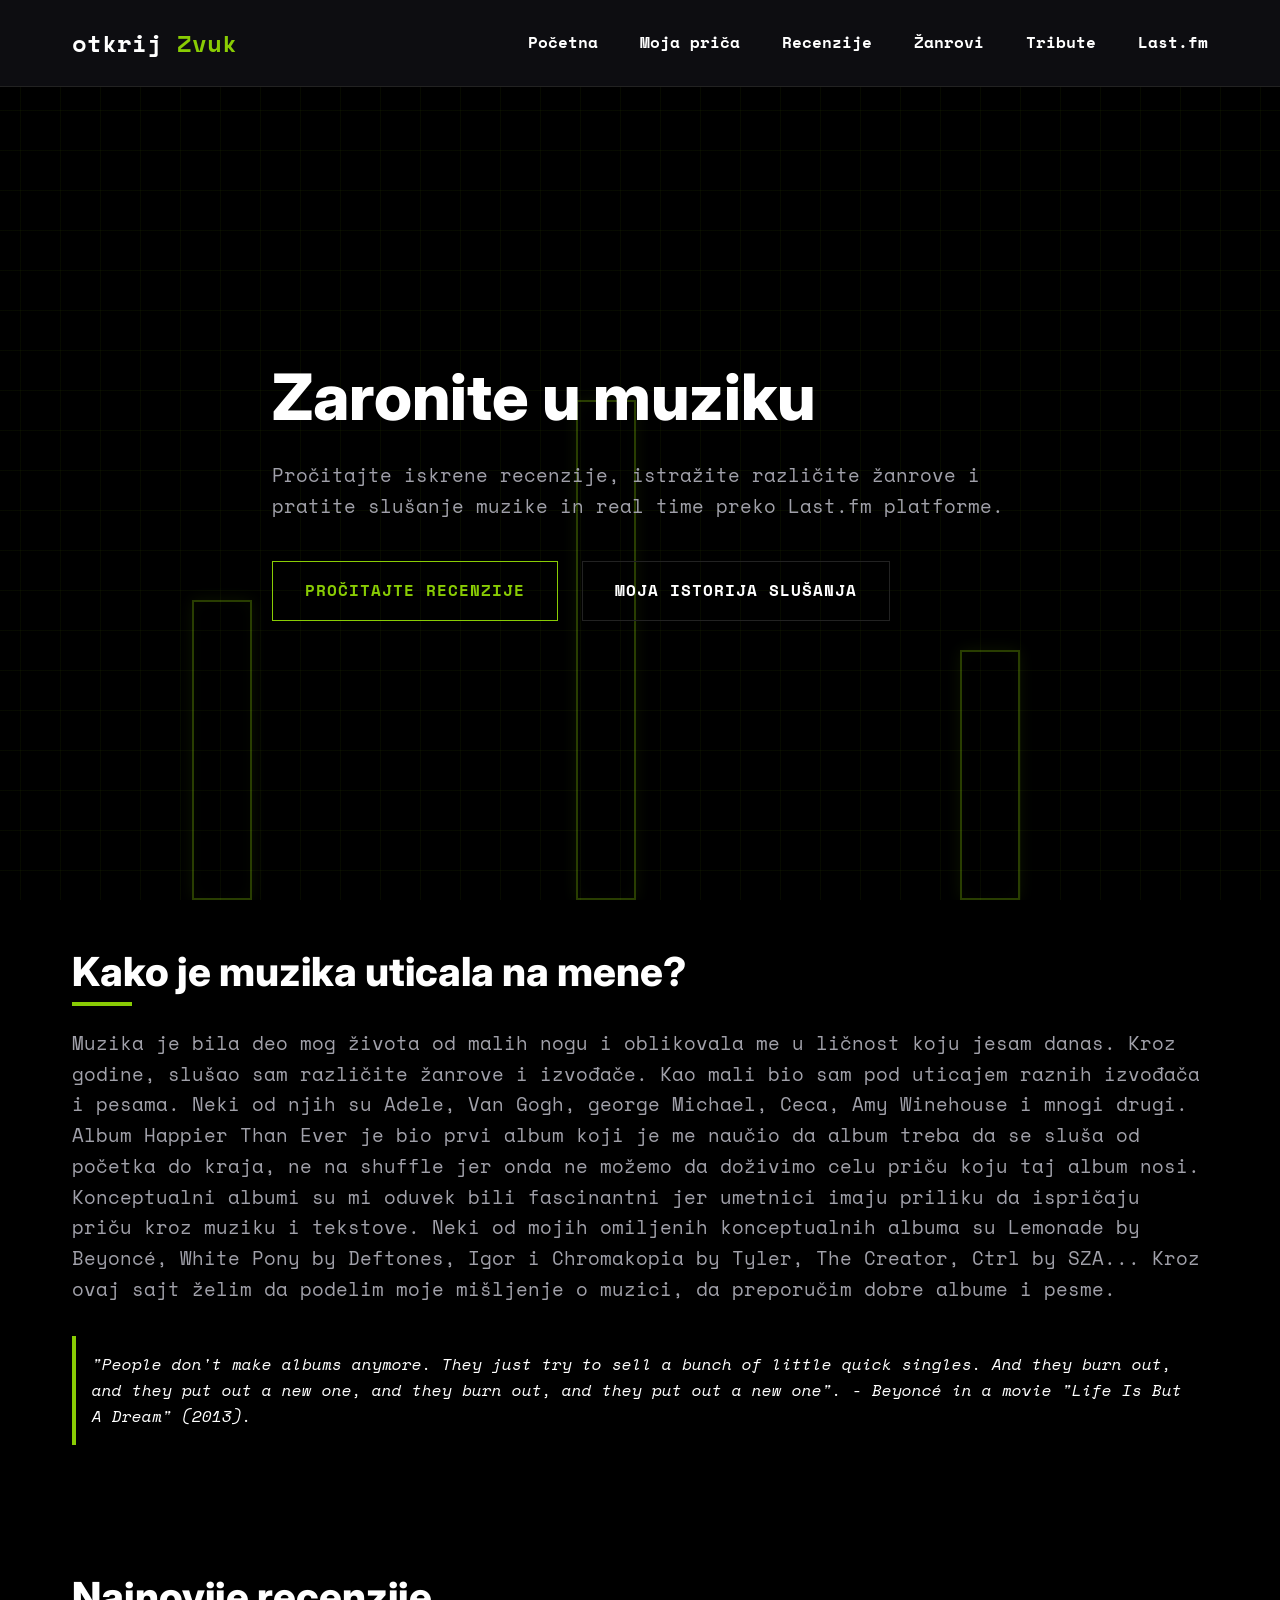
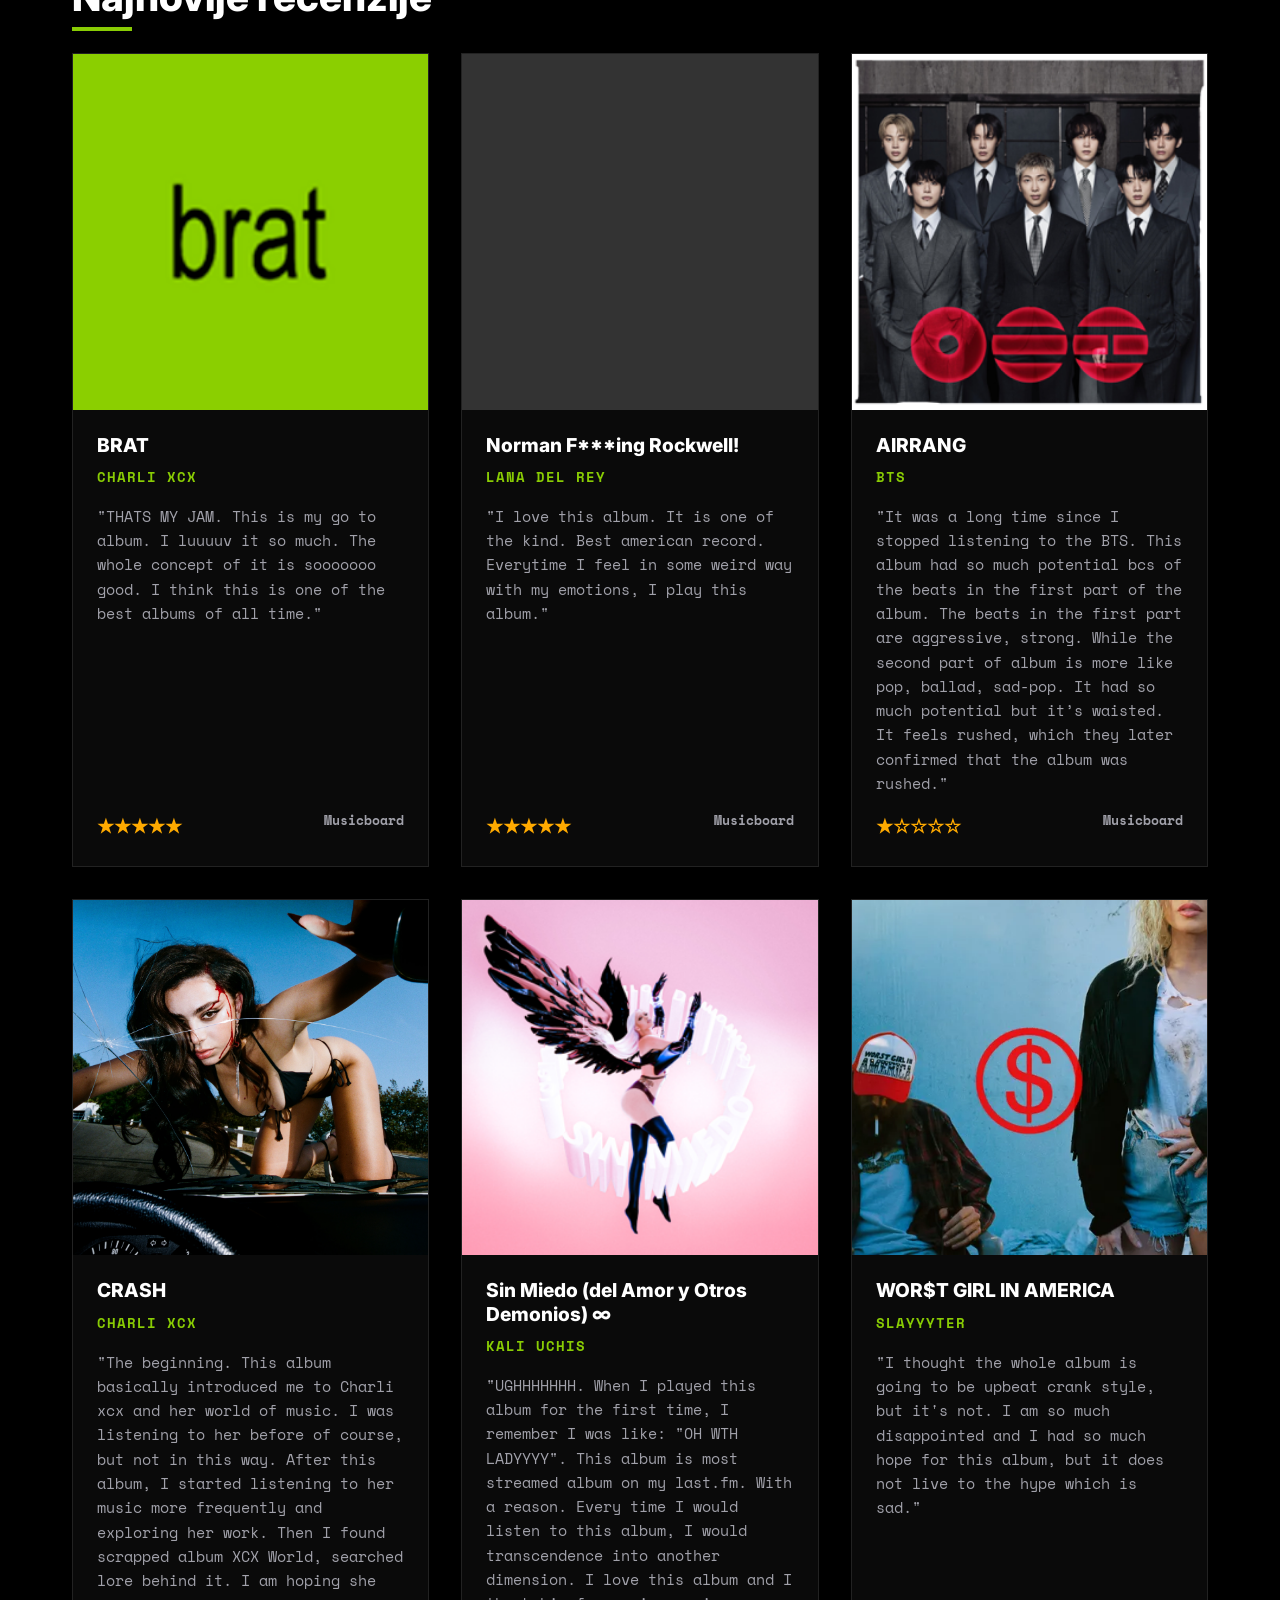
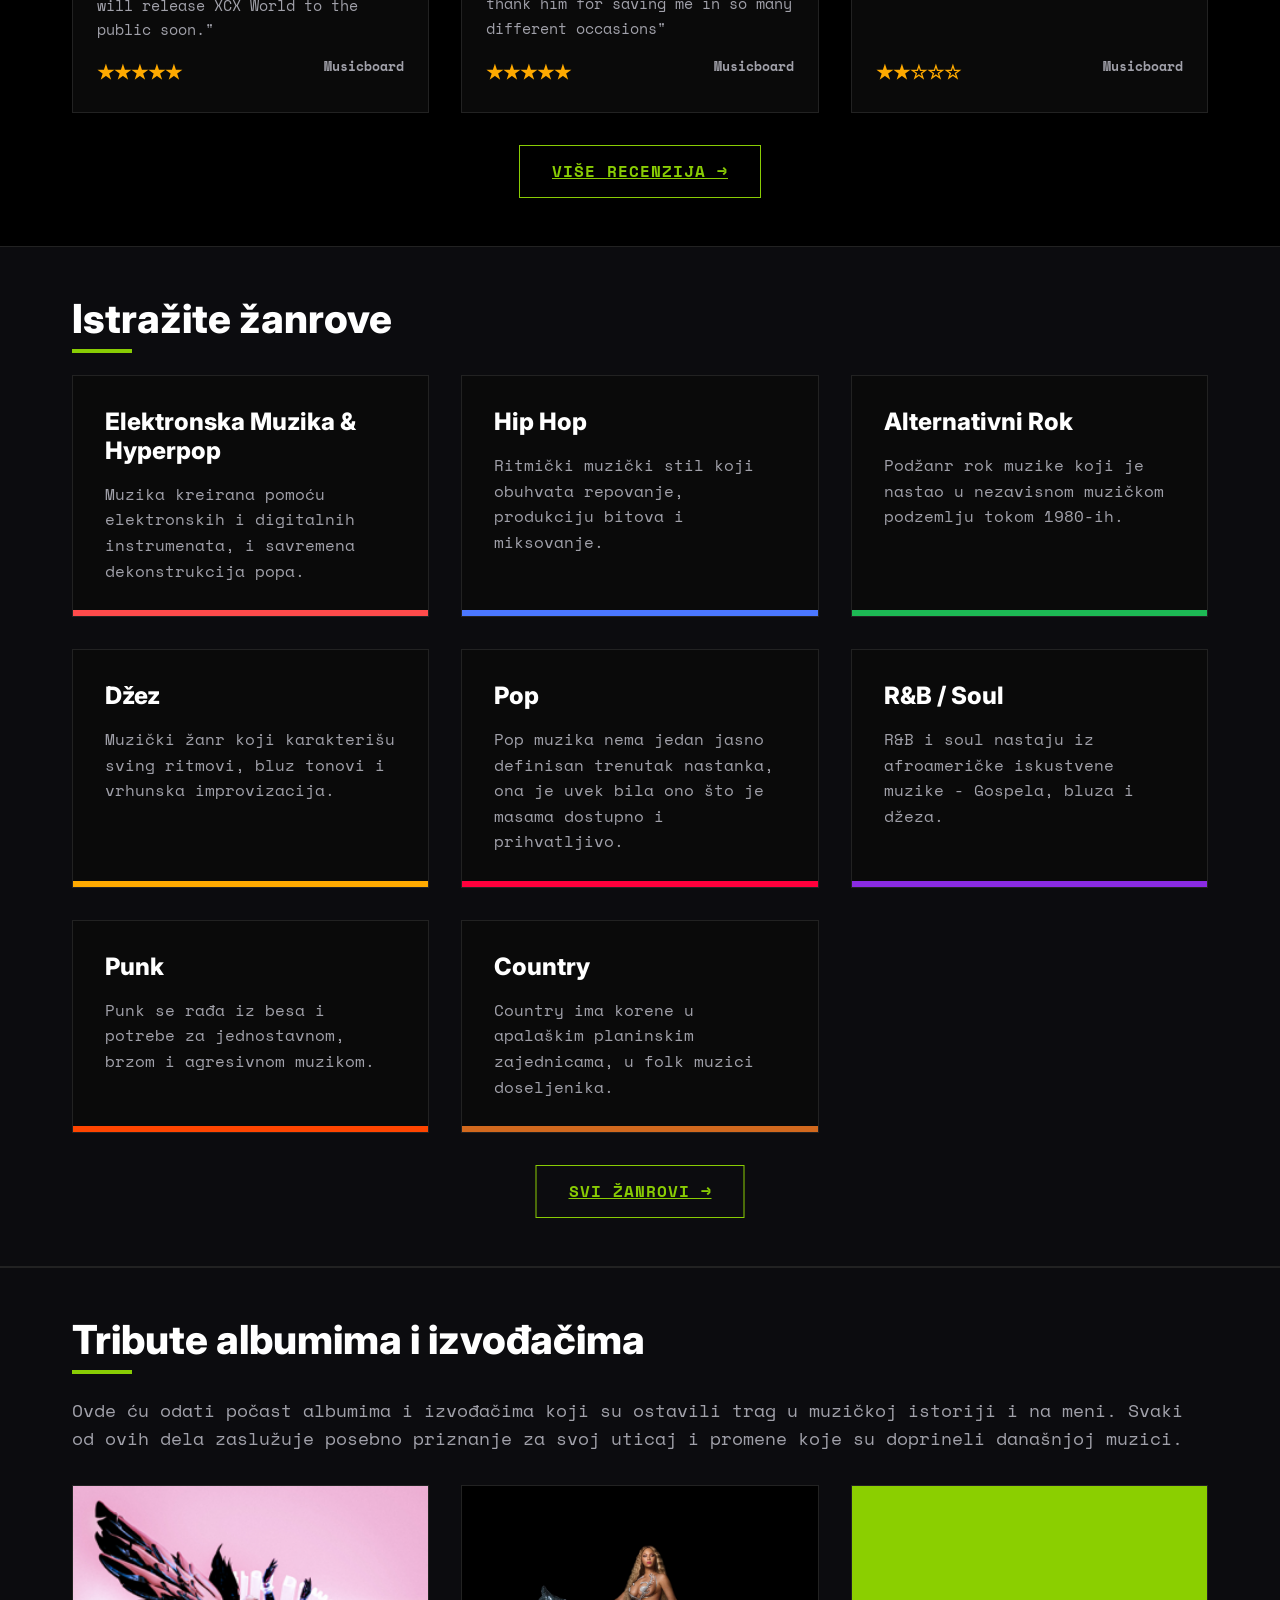
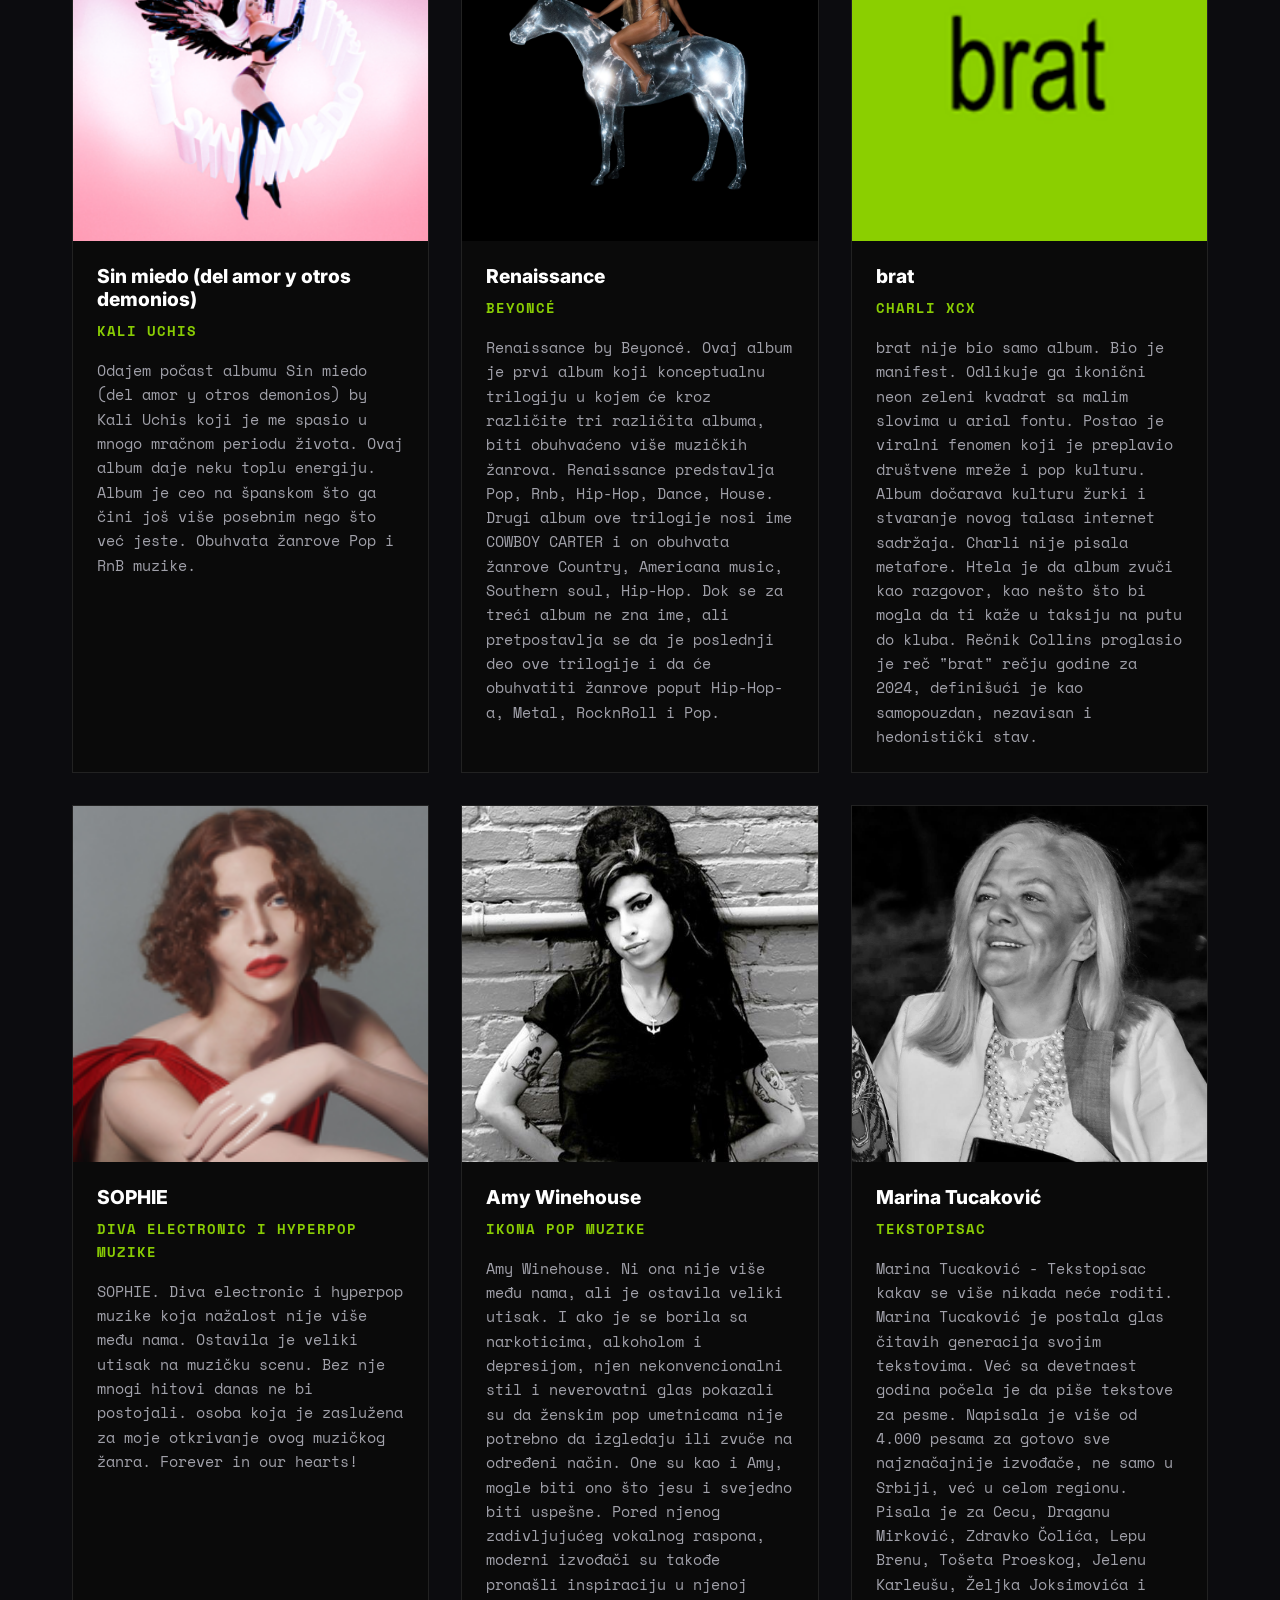
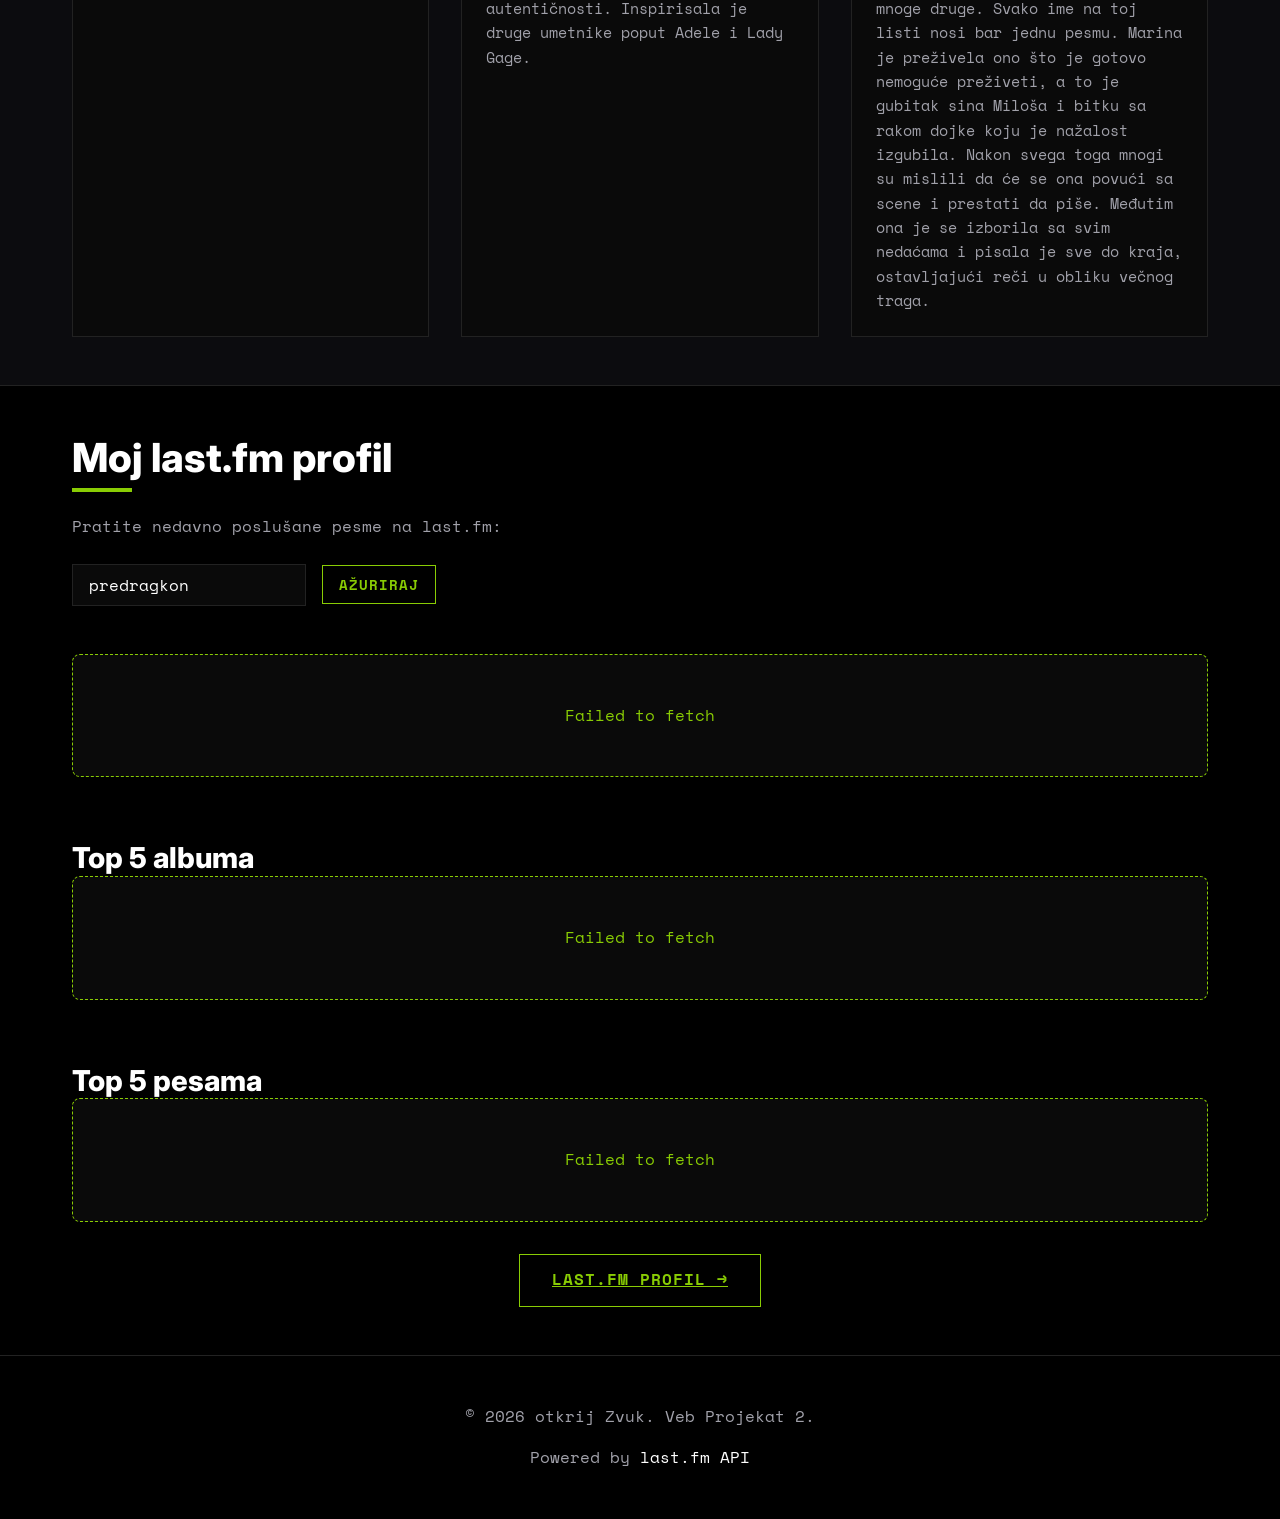
==== index.html @ ff262ca0 "1" ====
<!DOCTYPE html>
<html lang="sr">

<head>
    <meta charset="UTF-8">
    <meta name="viewport" content="width=device-width, initial-scale=1.0">
    <meta name="description"
        content="otkrij Zvuk - Saznajte sve o muzici, pročitajte recenzije, otkrijte žanrove i pratite šta slušam na Last.fm.">
    <title>otkrij Zvuk | Početna</title>
    <link rel="preconnect" href="https://fonts.googleapis.com">
    <link rel="preconnect" href="https://fonts.gstatic.com" crossorigin>
    <link href="https://fonts.googleapis.com/css2?family=Inter:wght@400;600;800&family=Playfair+Display:ital,wght@0,700;1,400&family=Space+Mono:ital,wght@0,400;0,700;1,400&display=swap" rel="stylesheet">
    <link rel="preload" href="./css/style.css" as="style">
    <link rel="stylesheet" href="./css/style.css">
    <style>
        html {
            scroll-behavior: smooth;
        }

        .centered-link {
            display: block;
            text-align: center;
            margin-top: 2rem;
            font-weight: bold;
            color: var(--primary);
            text-decoration: underline;
        }
    </style>
</head>

<body>
    <header class="navbar">
        <div class="container nav-content">
            <a href="index.html" class="logo">otkrij <span>Zvuk</span></a>
            <button class="hamburger" aria-label="Menu">
                <span></span>
                <span></span>
                <span></span>
            </button>
            <nav class="nav-links">
                <a href="#pocetna">Početna</a>
                <a href="#moja-prica">Moja priča</a>
                <a href="#recenzije">Recenzije</a>
                <a href="#zanrovi">Žanrovi</a>
                <a href="#tribute">Tribute</a>
                <a href="#lastfm">Last.fm</a>
            </nav>
        </div>
    </header>

    <main>
        <section id="pocetna" class="hero">
            <div class="container hero-content">
                <h1>Zaronite u muziku</h1>
                <p>Pročitajte iskrene recenzije, istražite različite žanrove i pratite slušanje muzike in real time
                    preko Last.fm platforme.</p>
                <div class="hero-actions">
                    <a href="#recenzije" class="btn btn-primary">Pročitajte recenzije</a>
                    <a href="#lastfm" class="btn btn-secondary">Moja istorija slušanja</a>
                </div>
            </div>
            <div class="shape shape-1"></div>
            <div class="shape shape-2"></div>
            <div class="shape shape-3"></div>
        </section>

        <section id="moja-prica" class="section">
            <div class="container">
                <h2 class="section-title">Kako je muzika uticala na mene?</h2>
                <p class="hero-desc">Muzika je bila deo mog života od malih nogu i oblikovala me u ličnost koju jesam
                    danas. Kroz godine, slušao sam različite žanrove i izvođače. Kao mali bio sam pod uticajem raznih
                    izvođača i pesama. Neki od njih su Adele, Van Gogh, george Michael, Ceca, Amy Winehouse i mnogi drugi.
                    Album Happier Than Ever je bio prvi album koji je me naučio da album treba da se sluša od početka do
                    kraja, ne na shuffle jer onda ne možemo da doživimo celu priču koju taj album nosi.
                    Konceptualni albumi su mi oduvek bili fascinantni jer umetnici imaju priliku da ispričaju priču kroz
                    muziku i tekstove. Neki od mojih omiljenih konceptualnih albuma su Lemonade by Beyoncé, White Pony
                    by Deftones, Igor i Chromakopia by Tyler, The Creator, Ctrl by SZA...
                    Kroz ovaj sajt želim da podelim moje mišljenje o muzici, da preporučim dobre albume i pesme.
                </p>
                <blockquote
                    style="font-style: italic; margin: 2rem 0; padding: 1rem; border-left: 4px solid var(--primary); background: var(--bg-secondary);">
                    "People don't make albums anymore. They just try to sell a bunch of little quick singles. And they
                    burn out, and they put out a new one, and they burn out, and they put out a new one". - Beyoncé in a
                    movie "Life Is But A Dream" (2013).
                </blockquote>
            </div>
        </section>

        <section id="recenzije" class="section">
            <div class="container">
                <h2 class="section-title">Najnovije recenzije</h2>
                <div class="reviews-grid" id="reviewsContainer">
                    <div class="loading-state">Učitavanje recenzija...</div>
                </div>
                <a href="reviews.html" class="centered-link">Više recenzija &rarr;</a>
            </div>
        </section>

        <section id="zanrovi" class="section section-alt">
            <div class="container">
                <h2 class="section-title">Istražite žanrove</h2>
                <div class="genres-grid" id="genresContainer">
                    <div class="loading-state">Učitavanje žanrova...</div>
                </div>
                <a href="genres.html" class="centered-link">Svi žanrovi &rarr;</a>
            </div>
        </section>

        <section id="tribute" class="section section-alt">
            <div class="container">
                <h2 class="section-title">Tribute albumima i izvođačima</h2>
                <p class="section-desc">Ovde ću odati počast albumima i izvođačima koji su ostavili trag u muzičkoj
                    istoriji i na meni. Svaki od ovih dela zaslužuje posebno priznanje za svoj uticaj i promene koje su
                    doprineli današnjoj muzici.</p>
                <div class="tribute-grid">
                    <div class="card">
                        <img src="./pics/sinmiedo.png" alt="Kali Uchis - Sin miedo (del amor y otros demonios)"
                            class="card-img" loading="lazy">
                        <div class="card-content">
                            <h3 class="card-title">Sin miedo (del amor y otros demonios)</h3>
                            <div class="card-subtitle">Kali Uchis</div>
                            <p class="card-desc">Odajem počast albumu Sin miedo (del amor y otros demonios) by Kali
                                Uchis koji je me spasio u mnogo mračnom periodu života. Ovaj album daje neku toplu
                                energiju. Album je ceo na španskom što ga čini još više posebnim nego što već jeste.
                                Obuhvata žanrove Pop i RnB muzike.</p>
                        </div>
                    </div>
                    <div class="card">
                        <img src="./pics/renaissance.webp" alt="Beyoncé - Renaissance" class="card-img" loading="lazy">
                        <div class="card-content">
                            <h3 class="card-title">Renaissance</h3>
                            <div class="card-subtitle">Beyoncé</div>
                            <p class="card-desc">Renaissance by Beyoncé. Ovaj album je prvi album koji konceptualnu
                                trilogiju u kojem će kroz različite tri različita albuma, biti obuhvaćeno više muzičkih
                                žanrova. Renaissance predstavlja Pop, Rnb, Hip-Hop, Dance, House. Drugi album ove
                                trilogije nosi ime COWBOY CARTER i on obuhvata žanrove Country, Americana music,
                                Southern soul, Hip-Hop. Dok se za treći album ne zna ime, ali pretpostavlja se da je
                                poslednji deo ove trilogije i da će obuhvatiti žanrove poput Hip-Hop-a, Metal, RocknRoll
                                i Pop.</p>
                        </div>
                    </div>
                    <div class="card">
                        <img src="./pics/brat.png" alt="Charli XCX - brat" class="card-img" loading="lazy">
                        <div class="card-content">
                            <h3 class="card-title">brat</h3>
                            <div class="card-subtitle">Charli xcx</div>
                            <p class="card-desc">brat nije bio samo album. Bio je manifest. Odlikuje ga ikonični neon
                                zeleni kvadrat sa malim slovima u arial fontu. Postao je viralni fenomen koji je
                                preplavio društvene mreže i pop kulturu. Album dočarava kulturu žurki i stvaranje novog
                                talasa internet sadržaja. Charli nije pisala metafore. Htela je da album zvuči kao
                                razgovor, kao nešto što bi mogla da ti kaže u taksiju na putu do kluba. Rečnik Collins
                                proglasio je reč "brat" rečju godine za 2024, definišući je kao samopouzdan, nezavisan i
                                hedonistički stav.</p>
                        </div>
                    </div>
                    <div class="card">
                        <img src="./pics/sophie.png" alt="SOPHIE" class="card-img" loading="lazy">
                        <div class="card-content">
                            <h3 class="card-title">SOPHIE</h3>
                            <div class="card-subtitle">Diva electronic i hyperpop muzike</div>
                            <p class="card-desc">SOPHIE. Diva electronic i hyperpop muzike koja nažalost nije više među
                                nama. Ostavila je veliki utisak na muzičku scenu. Bez nje mnogi hitovi danas ne bi
                                postojali. osoba koja je zaslužena za moje otkrivanje ovog muzičkog žanra. Forever in
                                our hearts!</p>
                        </div>
                    </div>
                    <div class="card">
                        <img src="./pics/amy.jpg" alt="Amy Winehouse" class="card-img" loading="lazy"
                            style="object-position: top;">
                        <div class="card-content">
                            <h3 class="card-title">Amy Winehouse</h3>
                            <div class="card-subtitle">Ikona pop muzike</div>
                            <p class="card-desc">Amy Winehouse. Ni ona nije više među nama, ali je ostavila veliki
                                utisak. I ako je se borila sa narkoticima, alkoholom i depresijom, njen nekonvencionalni
                                stil i neverovatni glas pokazali su da ženskim pop umetnicama nije potrebno da izgledaju
                                ili zvuče na određeni način. One su kao i Amy, mogle biti ono što jesu i svejedno biti
                                uspešne. Pored njenog zadivljujućeg vokalnog raspona, moderni izvođači su takođe
                                pronašli inspiraciju u njenoj autentičnosti. Inspirisala je druge umetnike poput Adele i
                                Lady Gage.</p>
                        </div>
                    </div>
                    <div class="card">
                        <img src="./pics/marina.jpg" alt="Marina Tucaković" class="card-img" loading="lazy"
                            style="object-position: top;">
                        <div class="card-content">
                            <h3 class="card-title">Marina Tucaković</h3>
                            <div class="card-subtitle">Tekstopisac</div>
                            <p class="card-desc">Marina Tucaković - Tekstopisac kakav se više nikada neće roditi. Marina
                                Tucaković je postala glas čitavih generacija svojim tekstovima. Već sa devetnaest godina
                                počela je da piše tekstove za pesme. Napisala je više od 4.000 pesama za gotovo sve
                                najznačajnije izvođače, ne samo u Srbiji, već u celom regionu. Pisala je za Cecu,
                                Draganu Mirković, Zdravko Čolića, Lepu Brenu, Tošeta Proeskog, Jelenu Karleušu, Željka
                                Joksimovića i mnoge druge. Svako ime na toj listi nosi bar jednu pesmu. Marina je
                                preživela ono što je gotovo nemoguće preživeti, a to je gubitak sina Miloša i bitku sa
                                rakom dojke koju je nažalost izgubila. Nakon svega toga mnogi su mislili da će se ona
                                povući sa scene i prestati da piše. Međutim ona je se izborila sa svim nedaćama i pisala
                                je sve do kraja, ostavljajući reči u obliku večnog traga.</p>
                        </div>
                    </div>
                </div>
            </div>
        </section>

        <section id="lastfm" class="section">
            <div class="container">
                <div class="lastfm-header">
                    <h2 class="section-title">Moj last.fm profil</h2>
                    <p class="lastfm-subtitle">Pratite nedavno poslušane pesme na last.fm: </p>

                    <div class="username-picker">
                        <input type="text" id="lastfmUser" value="predragkon" placeholder="Unesite Last.fm Ime">
                        <button id="updateUserBtn" class="btn btn-primary btn-sm">Ažuriraj</button>
                    </div>
                </div>

                <div class="recent-tracks-list" id="lastfmContainer">
                    <div class="loading-state">Učitavanje nedavnih pesama...</div>
                </div>

                <h3 class="section-title" style="font-size: 1.8rem; margin-top: 4rem;">Top 5 albuma</h3>
                <div class="lastfm-grid" id="lastfmTopAlbums">
                    <div class="loading-state">Učitavanje top albuma...</div>
                </div>

                <h3 class="section-title" style="font-size: 1.8rem; margin-top: 4rem;">Top 5 pesama</h3>
                <div class="lastfm-grid" id="lastfmTopTracks">
                    <div class="loading-state">Učitavanje top pesama...</div>
                </div>

                <a href="lastfm.html" class="centered-link">last.fm profil &rarr;</a>
            </div>
        </section>
    </main>

    <footer class="footer">
        <div class="container footer-content">
            <p>&copy; 2026 otkrij Zvuk. Veb Projekat 2.</p>
            <p>Powered by <a href="https://www.last.fm" target="_blank">last.fm API</a></p>
        </div>
    </footer>


    <script src="./js/app.js?v=2" defer></script>
</body>

</html>
---- css/style.css ----
:root {
    --bg-dark: #000000;
    --surface: #0a0a0a;
    --surface-hover: #141414;
    --primary: #89CC04;
    --secondary: #2E8B57; /* darker matrix green */
    --third: #0a0a0a;
    --text-primary: #ffffff;
    --text-secondary: #a1a1aa;
    --border: #222222;
}

* {
    margin: 0;
    padding: 0;
    box-sizing: border-box;
    font-family: 'Space Mono', monospace;
}

body {
    background-color: var(--bg-dark);
    color: var(--text-primary);
    line-height: 1.6;
    overflow-x: hidden;
}

.container {
    max-width: 1200px;
    margin: 0 auto;
    padding: 0 2rem;
}

/* Typography */
h1, h2, h3, h4 {
    font-family: 'Inter', sans-serif;
    font-weight: 800;
    line-height: 1.2;
}

h1 {
    font-size: 4rem;
    margin-bottom: 1.5rem;
}

h2.section-title {
    font-size: 2.5rem;
    margin-bottom: 2rem;
    position: relative;
    display: inline-block;
}

h2.section-title::after {
    content: '';
    position: absolute;
    bottom: -10px;
    left: 0;
    width: 60px;
    height: 4px;
    background-color: var(--primary);
}

a {
    color: var(--text-primary);
    text-decoration: none;
    transition: color 0.3s ease;
}

/* Buttons */
.btn {
    display: inline-block;
    padding: 1rem 2rem;
    border-radius: 0; /* Sharp edges for terminal look */
    font-weight: 600;
    cursor: pointer;
    transition: all 0.3s ease;
    border: 1px solid var(--primary);
    font-size: 1rem;
    text-transform: uppercase;
    letter-spacing: 1px;
}

.btn:hover {
    transform: translateY(-2px);
    box-shadow: 0 0 15px rgba(137,204,4,0.4);
    background-color: var(--primary);
    color: var(--bg-dark);
}

.btn-primary {
    background-color: transparent;
    color: var(--primary);
}

.btn-secondary {
    background-color: transparent;
    color: var(--text-primary);
    border: 1px solid var(--border);
}

.btn-secondary:hover {
    border-color: var(--text-primary);
    background-color: transparent;
    color: var(--text-primary);
    box-shadow: 0 0 15px rgba(255,255,255,0.2);
}

.btn-sm {
    padding: 0.5rem 1rem;
    font-size: 0.9rem;
}

/* Navbar */
.navbar {
    position: fixed;
    top: 0;
    left: 0;
    width: 100%;
    background-color: rgba(15, 15, 19, 0.9);
    backdrop-filter: blur(10px);
    border-bottom: 1px solid var(--border);
    z-index: 1000;
    padding: 1.5rem 0;
}

.nav-content {
    display: flex;
    justify-content: space-between;
    align-items: center;
}

.logo {
    font-size: 1.5rem;
    font-weight: 800;
}

.logo span {
    color: var(--primary);
}

.nav-links a {
    margin-left: 2rem;
    font-weight: 600;
}

.nav-links a:hover {
    color: var(--primary);
}

/* Hamburger Menu Button */
.hamburger {
    display: none;
    flex-direction: column;
    justify-content: space-around;
    width: 2rem;
    height: 2rem;
    background: transparent;
    border: none;
    cursor: pointer;
    padding: 0;
    z-index: 1010;
}

.hamburger span {
    width: 2rem;
    height: 0.25rem;
    background: var(--text-primary);
    border-radius: 10px;
    transition: all 0.3s linear;
    position: relative;
    transform-origin: 1px;
}

/* Hero Section */
.hero {
    min-height: 100vh;
    display: flex;
    align-items: center;
    position: relative;
    padding-top: 80px;
    overflow: hidden;
    background-color: var(--bg-dark);
    background-image: 
        linear-gradient(rgba(137, 204, 4, 0.05) 1px, transparent 1px),
        linear-gradient(90deg, rgba(137, 204, 4, 0.05) 1px, transparent 1px);
    background-size: 40px 40px;
    background-position: center center;
}

.hero-content {
    max-width: 800px;
    position: relative;
    z-index: 10;
}

.hero-content p {
    font-size: 1.2rem;
    color: var(--text-secondary);
    margin-bottom: 2.5rem;
}

.hero-desc {
    font-size: 1.2rem;
    color: var(--text-secondary);
    margin-bottom: 2rem;
    line-height: 1.6;
}

.hero-actions {
    display: flex;
    gap: 1.5rem;
}

/* Matrix Equalizer Shapes Decoration */
.shape {
    position: absolute;
    bottom: 0;
    width: 60px;
    background-color: transparent;
    border: 2px solid var(--primary);
    box-shadow: 0 0 15px rgba(137, 204, 4, 0.3), inset 0 0 15px rgba(137, 204, 4, 0.1);
    z-index: 1;
    opacity: 0.3;
    animation: equalizer 1s infinite alternate ease-in-out;
    transform-origin: bottom;
}

.shape-1 { left: 15%; height: 300px; animation-duration: 0.8s; animation-delay: 0.1s;}
.shape-2 { left: 45%; height: 500px; animation-duration: 1.2s; animation-delay: 0.5s; }
.shape-3 { left: 75%; height: 250px; animation-duration: 0.9s; animation-delay: 0.2s;}

@keyframes equalizer {
    0% { transform: scaleY(0.4); }
    100% { transform: scaleY(1.1); }
}

/* Centered Link */
.centered-link {
    display: inline-flex;
    align-items: center;
    margin-top: 2rem;
    padding: 0.8rem 2rem;
    font-weight: 600;
    color: var(--primary);
    text-decoration: none;
    border: 1px solid var(--primary);
    border-radius: 0;
    transition: all 0.3s ease;
    justify-content: center;
    width: max-content;
    position: relative;
    left: 50%;
    transform: translateX(-50%);
    text-transform: uppercase;
    letter-spacing: 1px;
}

.centered-link:hover {
    background-color: var(--primary);
    color: var(--bg-dark);
    transform: translate(-50%, -2px);
    box-shadow: 0 0 15px rgba(137, 204, 4, 0.4);
}

/* Sections */
.section {
    padding: 3rem 0;
    scroll-margin-top: 90px;
}

.section-alt {
    background-color: rgba(30, 30, 38, 0.4);
    border-top: 1px solid var(--border);
    border-bottom: 1px solid var(--border);
}

/* Layout Grids */
.reviews-grid, .genres-grid, .tribute-grid {
    display: grid;
    grid-template-columns: repeat(auto-fill, minmax(280px, 1fr));
    gap: 2rem;
}

.lastfm-grid {
    display: grid;
    grid-template-columns: repeat(auto-fill, minmax(200px, 1fr));
    gap: 1.5rem;
}

.recent-tracks-list {
    display: flex;
    flex-direction: column;
    gap: 1rem;
}

/* Cards */
.card {
    background-color: var(--surface);
    border-radius: 0;
    overflow: hidden;
    transition: transform 0.3s ease, border-color 0.3s ease, box-shadow 0.3s ease;
    border: 1px solid var(--border);
    display: flex;
    flex-direction: column;
}

.card:hover {
    transform: translateY(-8px);
    background-color: var(--surface-hover);
    border-color: var(--primary);
    box-shadow: 0 0 20px rgba(137,204,4,0.15);
}

.card-img {
    width: 100%;
    aspect-ratio: 1/1;
    object-fit: cover;
    background-color: #333; /* Placeholder for solid color */
}

.card-content {
    padding: 1.5rem;
    flex: 1;
    display: flex;
    flex-direction: column;
}

.card-title {
    font-size: 1.2rem;
    margin-bottom: 0.5rem;
}

.card-subtitle {
    color: var(--primary);
    font-weight: 600;
    font-size: 0.9rem;
    margin-bottom: 1rem;
    text-transform: uppercase;
    letter-spacing: 1px;
}

.card-desc {
    color: var(--text-secondary);
    font-size: 0.95rem;
}

.card-rating {
    margin-top: auto;
    padding-top: 1rem;
    color: #ffaa00; /* Star color */
    font-weight: bold;
}

/* Genre Cards Specific */
.genre-card {
    padding: 2rem;
    position: relative;
    overflow: hidden;
    height: 100%;
}

.genre-title {
    font-size: 1.5rem;
    margin-bottom: 1rem;
    position: relative;
    z-index: 2;
}

.genre-desc {
    color: var(--text-secondary);
    position: relative;
    z-index: 2;
}

/* Solid line decoration instead of gradient */
.genre-decoration {
    position: absolute;
    bottom: 0;
    left: 0;
    width: 100%;
    height: 6px;
}

/* Last.fm specific */
.lastfm-header {
    display: flex;
    flex-direction: column;
    margin-bottom: 3rem;
}
.lastfm-subtitle {
    color: var(--text-secondary);
    margin-bottom: 1.5rem;
}

.section-desc {
    color: var(--text-secondary);
    margin-bottom: 2rem;
    font-size: 1.1rem;
    line-height: 1.6;
}
.username-picker {
    display: flex;
    gap: 1rem;
    align-items: center;
}
.username-picker input {
    background-color: var(--surface);
    border: 1px solid var(--border);
    color: var(--text-primary);
    padding: 0.5rem 1rem;
    border-radius: 0;
    font-size: 1rem;
    outline: none;
    transition: border-color 0.3s ease, box-shadow 0.3s ease;
}
.username-picker input:focus {
    border-color: var(--primary);
    box-shadow: 0 0 10px rgba(137,204,4,0.2);
}

.track-item {
    display: flex;
    align-items: center;
    background-color: var(--surface);
    padding: 1rem;
    border-radius: 0;
    border: 1px solid var(--border);
    transition: background-color 0.2s ease, transform 0.2s ease, border-left-color 0.2s ease;
}

.track-item:hover {
    background-color: var(--surface-hover);
    border-left: 4px solid var(--primary);
    transform: translateX(4px);
}

.track-img {
    width: 60px;
    height: 60px;
    border-radius: 0;
    margin-right: 1rem;
    background-color: #333;
    object-fit: cover;
}

.track-info {
    flex: 1;
}

.track-name {
    font-weight: 600;
    margin-bottom: 0.25rem;
}

.track-artist {
    color: var(--text-secondary);
    font-size: 0.9rem;
}

.track-time {
    font-size: 0.8rem;
    color: var(--secondary);
    margin-top: 0.25rem;
}

.loading-state, .error-state {
    grid-column: 1 / -1;
    text-align: center;
    padding: 3rem;
    color: var(--text-secondary);
    background-color: var(--surface);
    border-radius: 8px;
    border: 1px dashed var(--border);
}

.error-state {
    color: var(--primary);
    border-color: var(--primary);
}

/* Footer */
.footer {
    background-color: var(--bg-dark);
    padding: 3rem 0;
    border-top: 1px solid var(--border);
    text-align: center;
}

.footer-content {
    display: flex;
    flex-direction: column;
    align-items: center;
    gap: 1rem;
}

.footer-content p {
    color: var(--text-secondary);
}

/* Responsive */
@media (max-width: 768px) {
    h1 {
        font-size: 2.5rem;
    }
    .hero-actions {
        flex-direction: column;
    }
    .hamburger {
        display: flex;
    }
    .nav-links {
        display: flex;
        flex-direction: column;
        justify-content: center;
        align-items: center;
        background: rgba(15, 15, 19, 0.98);
        position: absolute;
        top: 0;
        left: -100%;
        width: 100%;
        height: 100vh;
        transition: left 0.3s ease;
        z-index: 1005;
    }
    .nav-links.active {
        left: 0;
    }
    .nav-links a {
        margin: 1.5rem 0;
        font-size: 1.5rem;
    }
    .hamburger.active span:first-child {
        transform: rotate(45deg);
    }
    .hamburger.active span:nth-child(2) {
        opacity: 0;
    }
    .hamburger.active span:nth-child(3) {
        transform: rotate(-45deg);
    }
}
---- css/style.css ----
:root {
    --bg-dark: #000000;
    --surface: #0a0a0a;
    --surface-hover: #141414;
    --primary: #89CC04;
    --secondary: #2E8B57; /* darker matrix green */
    --third: #0a0a0a;
    --text-primary: #ffffff;
    --text-secondary: #a1a1aa;
    --border: #222222;
}

* {
    margin: 0;
    padding: 0;
    box-sizing: border-box;
    font-family: 'Space Mono', monospace;
}

body {
    background-color: var(--bg-dark);
    color: var(--text-primary);
    line-height: 1.6;
    overflow-x: hidden;
}

.container {
    max-width: 1200px;
    margin: 0 auto;
    padding: 0 2rem;
}

/* Typography */
h1, h2, h3, h4 {
    font-family: 'Inter', sans-serif;
    font-weight: 800;
    line-height: 1.2;
}

h1 {
    font-size: 4rem;
    margin-bottom: 1.5rem;
}

h2.section-title {
    font-size: 2.5rem;
    margin-bottom: 2rem;
    position: relative;
    display: inline-block;
}

h2.section-title::after {
    content: '';
    position: absolute;
    bottom: -10px;
    left: 0;
    width: 60px;
    height: 4px;
    background-color: var(--primary);
}

a {
    color: var(--text-primary);
    text-decoration: none;
    transition: color 0.3s ease;
}

/* Buttons */
.btn {
    display: inline-block;
    padding: 1rem 2rem;
    border-radius: 0; /* Sharp edges for terminal look */
    font-weight: 600;
    cursor: pointer;
    transition: all 0.3s ease;
    border: 1px solid var(--primary);
    font-size: 1rem;
    text-transform: uppercase;
    letter-spacing: 1px;
}

.btn:hover {
    transform: translateY(-2px);
    box-shadow: 0 0 15px rgba(137,204,4,0.4);
    background-color: var(--primary);
    color: var(--bg-dark);
}

.btn-primary {
    background-color: transparent;
    color: var(--primary);
}

.btn-secondary {
    background-color: transparent;
    color: var(--text-primary);
    border: 1px solid var(--border);
}

.btn-secondary:hover {
    border-color: var(--text-primary);
    background-color: transparent;
    color: var(--text-primary);
    box-shadow: 0 0 15px rgba(255,255,255,0.2);
}

.btn-sm {
    padding: 0.5rem 1rem;
    font-size: 0.9rem;
}

/* Navbar */
.navbar {
    position: fixed;
    top: 0;
    left: 0;
    width: 100%;
    background-color: rgba(15, 15, 19, 0.9);
    backdrop-filter: blur(10px);
    border-bottom: 1px solid var(--border);
    z-index: 1000;
    padding: 1.5rem 0;
}

.nav-content {
    display: flex;
    justify-content: space-between;
    align-items: center;
}

.logo {
    font-size: 1.5rem;
    font-weight: 800;
}

.logo span {
    color: var(--primary);
}

.nav-links a {
    margin-left: 2rem;
    font-weight: 600;
}

.nav-links a:hover {
    color: var(--primary);
}

/* Hamburger Menu Button */
.hamburger {
    display: none;
    flex-direction: column;
    justify-content: space-around;
    width: 2rem;
    height: 2rem;
    background: transparent;
    border: none;
    cursor: pointer;
    padding: 0;
    z-index: 1010;
}

.hamburger span {
    width: 2rem;
    height: 0.25rem;
    background: var(--text-primary);
    border-radius: 10px;
    transition: all 0.3s linear;
    position: relative;
    transform-origin: 1px;
}

/* Hero Section */
.hero {
    min-height: 100vh;
    display: flex;
    align-items: center;
    position: relative;
    padding-top: 80px;
    overflow: hidden;
    background-color: var(--bg-dark);
    background-image: 
        linear-gradient(rgba(137, 204, 4, 0.05) 1px, transparent 1px),
        linear-gradient(90deg, rgba(137, 204, 4, 0.05) 1px, transparent 1px);
    background-size: 40px 40px;
    background-position: center center;
}

.hero-content {
    max-width: 800px;
    position: relative;
    z-index: 10;
}

.hero-content p {
    font-size: 1.2rem;
    color: var(--text-secondary);
    margin-bottom: 2.5rem;
}

.hero-desc {
    font-size: 1.2rem;
    color: var(--text-secondary);
    margin-bottom: 2rem;
    line-height: 1.6;
}

.hero-actions {
    display: flex;
    gap: 1.5rem;
}

/* Matrix Equalizer Shapes Decoration */
.shape {
    position: absolute;
    bottom: 0;
    width: 60px;
    background-color: transparent;
    border: 2px solid var(--primary);
    box-shadow: 0 0 15px rgba(137, 204, 4, 0.3), inset 0 0 15px rgba(137, 204, 4, 0.1);
    z-index: 1;
    opacity: 0.3;
    animation: equalizer 1s infinite alternate ease-in-out;
    transform-origin: bottom;
}

.shape-1 { left: 15%; height: 300px; animation-duration: 0.8s; animation-delay: 0.1s;}
.shape-2 { left: 45%; height: 500px; animation-duration: 1.2s; animation-delay: 0.5s; }
.shape-3 { left: 75%; height: 250px; animation-duration: 0.9s; animation-delay: 0.2s;}

@keyframes equalizer {
    0% { transform: scaleY(0.4); }
    100% { transform: scaleY(1.1); }
}

/* Centered Link */
.centered-link {
    display: inline-flex;
    align-items: center;
    margin-top: 2rem;
    padding: 0.8rem 2rem;
    font-weight: 600;
    color: var(--primary);
    text-decoration: none;
    border: 1px solid var(--primary);
    border-radius: 0;
    transition: all 0.3s ease;
    justify-content: center;
    width: max-content;
    position: relative;
    left: 50%;
    transform: translateX(-50%);
    text-transform: uppercase;
    letter-spacing: 1px;
}

.centered-link:hover {
    background-color: var(--primary);
    color: var(--bg-dark);
    transform: translate(-50%, -2px);
    box-shadow: 0 0 15px rgba(137, 204, 4, 0.4);
}

/* Sections */
.section {
    padding: 3rem 0;
    scroll-margin-top: 90px;
}

.section-alt {
    background-color: rgba(30, 30, 38, 0.4);
    border-top: 1px solid var(--border);
    border-bottom: 1px solid var(--border);
}

/* Layout Grids */
.reviews-grid, .genres-grid, .tribute-grid {
    display: grid;
    grid-template-columns: repeat(auto-fill, minmax(280px, 1fr));
    gap: 2rem;
}

.lastfm-grid {
    display: grid;
    grid-template-columns: repeat(auto-fill, minmax(200px, 1fr));
    gap: 1.5rem;
}

.recent-tracks-list {
    display: flex;
    flex-direction: column;
    gap: 1rem;
}

/* Cards */
.card {
    background-color: var(--surface);
    border-radius: 0;
    overflow: hidden;
    transition: transform 0.3s ease, border-color 0.3s ease, box-shadow 0.3s ease;
    border: 1px solid var(--border);
    display: flex;
    flex-direction: column;
}

.card:hover {
    transform: translateY(-8px);
    background-color: var(--surface-hover);
    border-color: var(--primary);
    box-shadow: 0 0 20px rgba(137,204,4,0.15);
}

.card-img {
    width: 100%;
    aspect-ratio: 1/1;
    object-fit: cover;
    background-color: #333; /* Placeholder for solid color */
}

.card-content {
    padding: 1.5rem;
    flex: 1;
    display: flex;
    flex-direction: column;
}

.card-title {
    font-size: 1.2rem;
    margin-bottom: 0.5rem;
}

.card-subtitle {
    color: var(--primary);
    font-weight: 600;
    font-size: 0.9rem;
    margin-bottom: 1rem;
    text-transform: uppercase;
    letter-spacing: 1px;
}

.card-desc {
    color: var(--text-secondary);
    font-size: 0.95rem;
}

.card-rating {
    margin-top: auto;
    padding-top: 1rem;
    color: #ffaa00; /* Star color */
    font-weight: bold;
}

/* Genre Cards Specific */
.genre-card {
    padding: 2rem;
    position: relative;
    overflow: hidden;
    height: 100%;
}

.genre-title {
    font-size: 1.5rem;
    margin-bottom: 1rem;
    position: relative;
    z-index: 2;
}

.genre-desc {
    color: var(--text-secondary);
    position: relative;
    z-index: 2;
}

/* Solid line decoration instead of gradient */
.genre-decoration {
    position: absolute;
    bottom: 0;
    left: 0;
    width: 100%;
    height: 6px;
}

/* Last.fm specific */
.lastfm-header {
    display: flex;
    flex-direction: column;
    margin-bottom: 3rem;
}
.lastfm-subtitle {
    color: var(--text-secondary);
    margin-bottom: 1.5rem;
}

.section-desc {
    color: var(--text-secondary);
    margin-bottom: 2rem;
    font-size: 1.1rem;
    line-height: 1.6;
}
.username-picker {
    display: flex;
    gap: 1rem;
    align-items: center;
}
.username-picker input {
    background-color: var(--surface);
    border: 1px solid var(--border);
    color: var(--text-primary);
    padding: 0.5rem 1rem;
    border-radius: 0;
    font-size: 1rem;
    outline: none;
    transition: border-color 0.3s ease, box-shadow 0.3s ease;
}
.username-picker input:focus {
    border-color: var(--primary);
    box-shadow: 0 0 10px rgba(137,204,4,0.2);
}

.track-item {
    display: flex;
    align-items: center;
    background-color: var(--surface);
    padding: 1rem;
    border-radius: 0;
    border: 1px solid var(--border);
    transition: background-color 0.2s ease, transform 0.2s ease, border-left-color 0.2s ease;
}

.track-item:hover {
    background-color: var(--surface-hover);
    border-left: 4px solid var(--primary);
    transform: translateX(4px);
}

.track-img {
    width: 60px;
    height: 60px;
    border-radius: 0;
    margin-right: 1rem;
    background-color: #333;
    object-fit: cover;
}

.track-info {
    flex: 1;
}

.track-name {
    font-weight: 600;
    margin-bottom: 0.25rem;
}

.track-artist {
    color: var(--text-secondary);
    font-size: 0.9rem;
}

.track-time {
    font-size: 0.8rem;
    color: var(--secondary);
    margin-top: 0.25rem;
}

.loading-state, .error-state {
    grid-column: 1 / -1;
    text-align: center;
    padding: 3rem;
    color: var(--text-secondary);
    background-color: var(--surface);
    border-radius: 8px;
    border: 1px dashed var(--border);
}

.error-state {
    color: var(--primary);
    border-color: var(--primary);
}

/* Footer */
.footer {
    background-color: var(--bg-dark);
    padding: 3rem 0;
    border-top: 1px solid var(--border);
    text-align: center;
}

.footer-content {
    display: flex;
    flex-direction: column;
    align-items: center;
    gap: 1rem;
}

.footer-content p {
    color: var(--text-secondary);
}

/* Responsive */
@media (max-width: 768px) {
    h1 {
        font-size: 2.5rem;
    }
    .hero-actions {
        flex-direction: column;
    }
    .hamburger {
        display: flex;
    }
    .nav-links {
        display: flex;
        flex-direction: column;
        justify-content: center;
        align-items: center;
        background: rgba(15, 15, 19, 0.98);
        position: absolute;
        top: 0;
        left: -100%;
        width: 100%;
        height: 100vh;
        transition: left 0.3s ease;
        z-index: 1005;
    }
    .nav-links.active {
        left: 0;
    }
    .nav-links a {
        margin: 1.5rem 0;
        font-size: 1.5rem;
    }
    .hamburger.active span:first-child {
        transform: rotate(45deg);
    }
    .hamburger.active span:nth-child(2) {
        opacity: 0;
    }
    .hamburger.active span:nth-child(3) {
        transform: rotate(-45deg);
    }
}
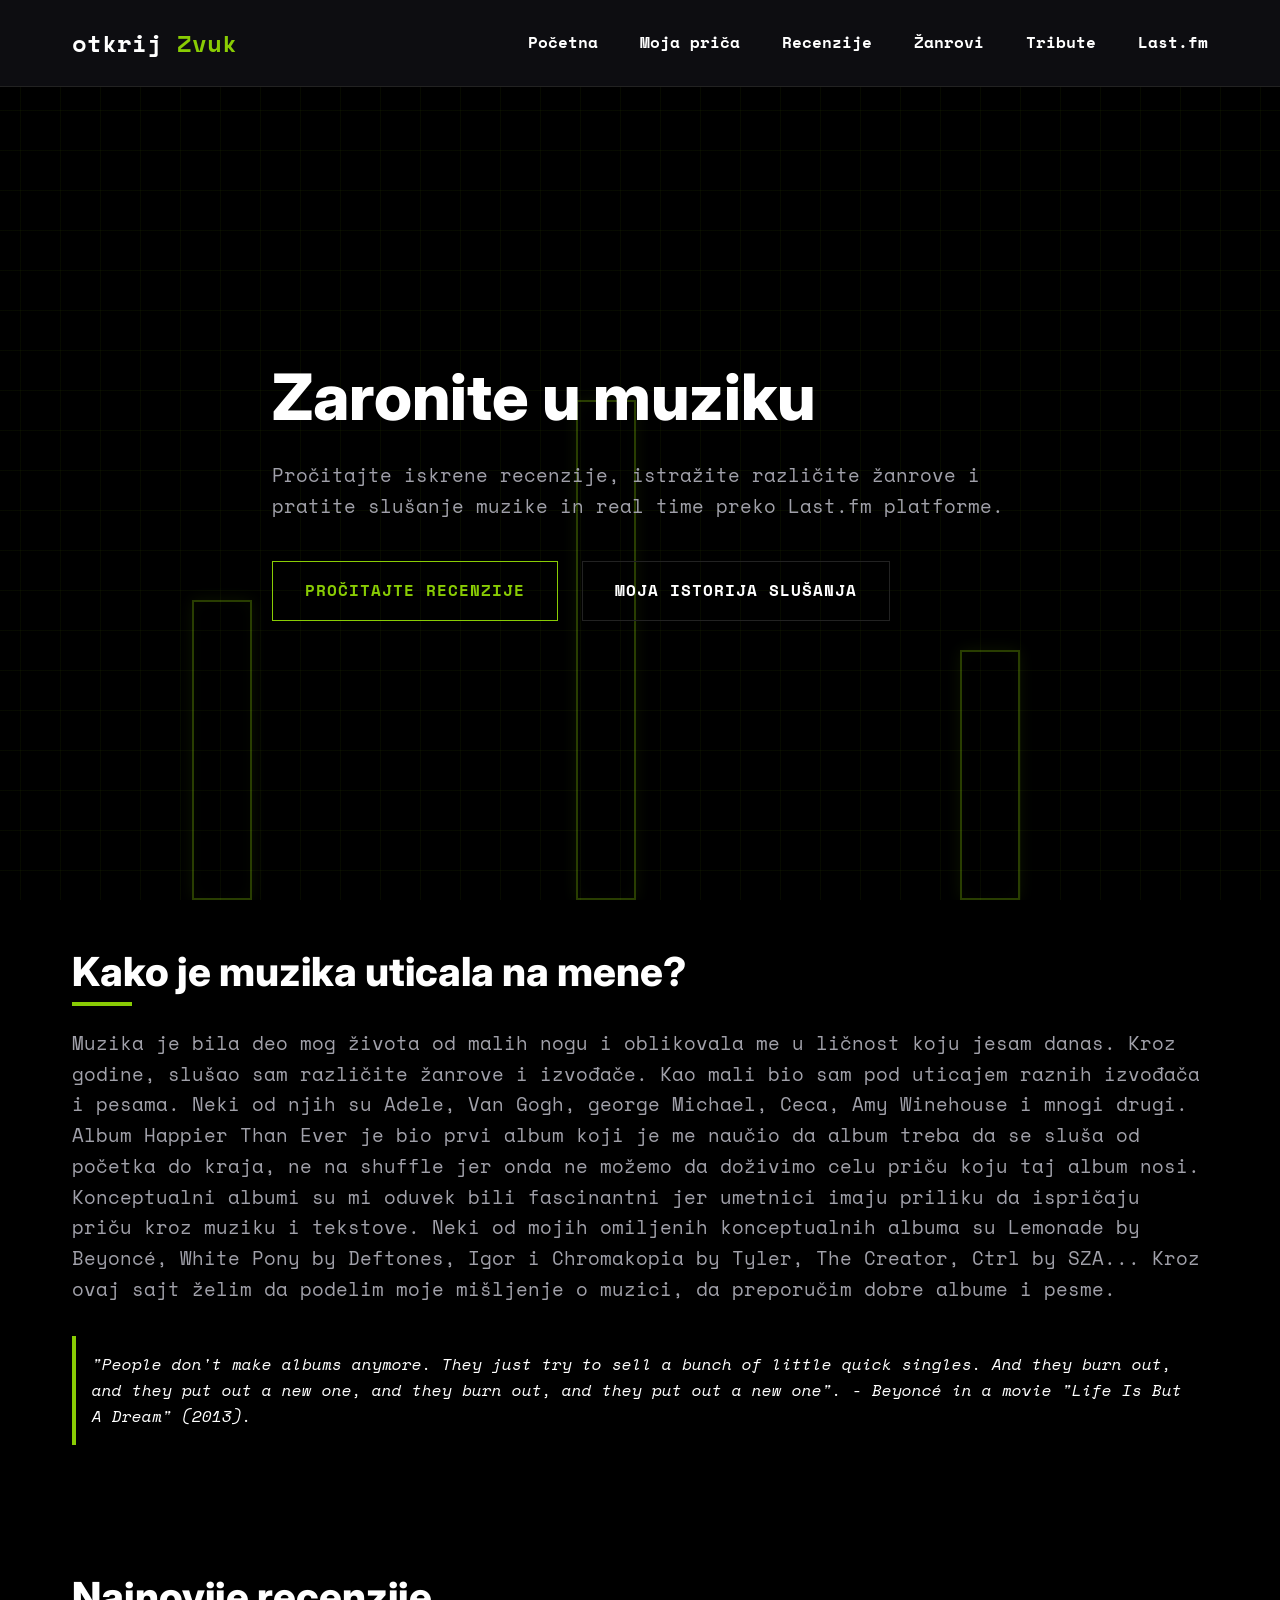
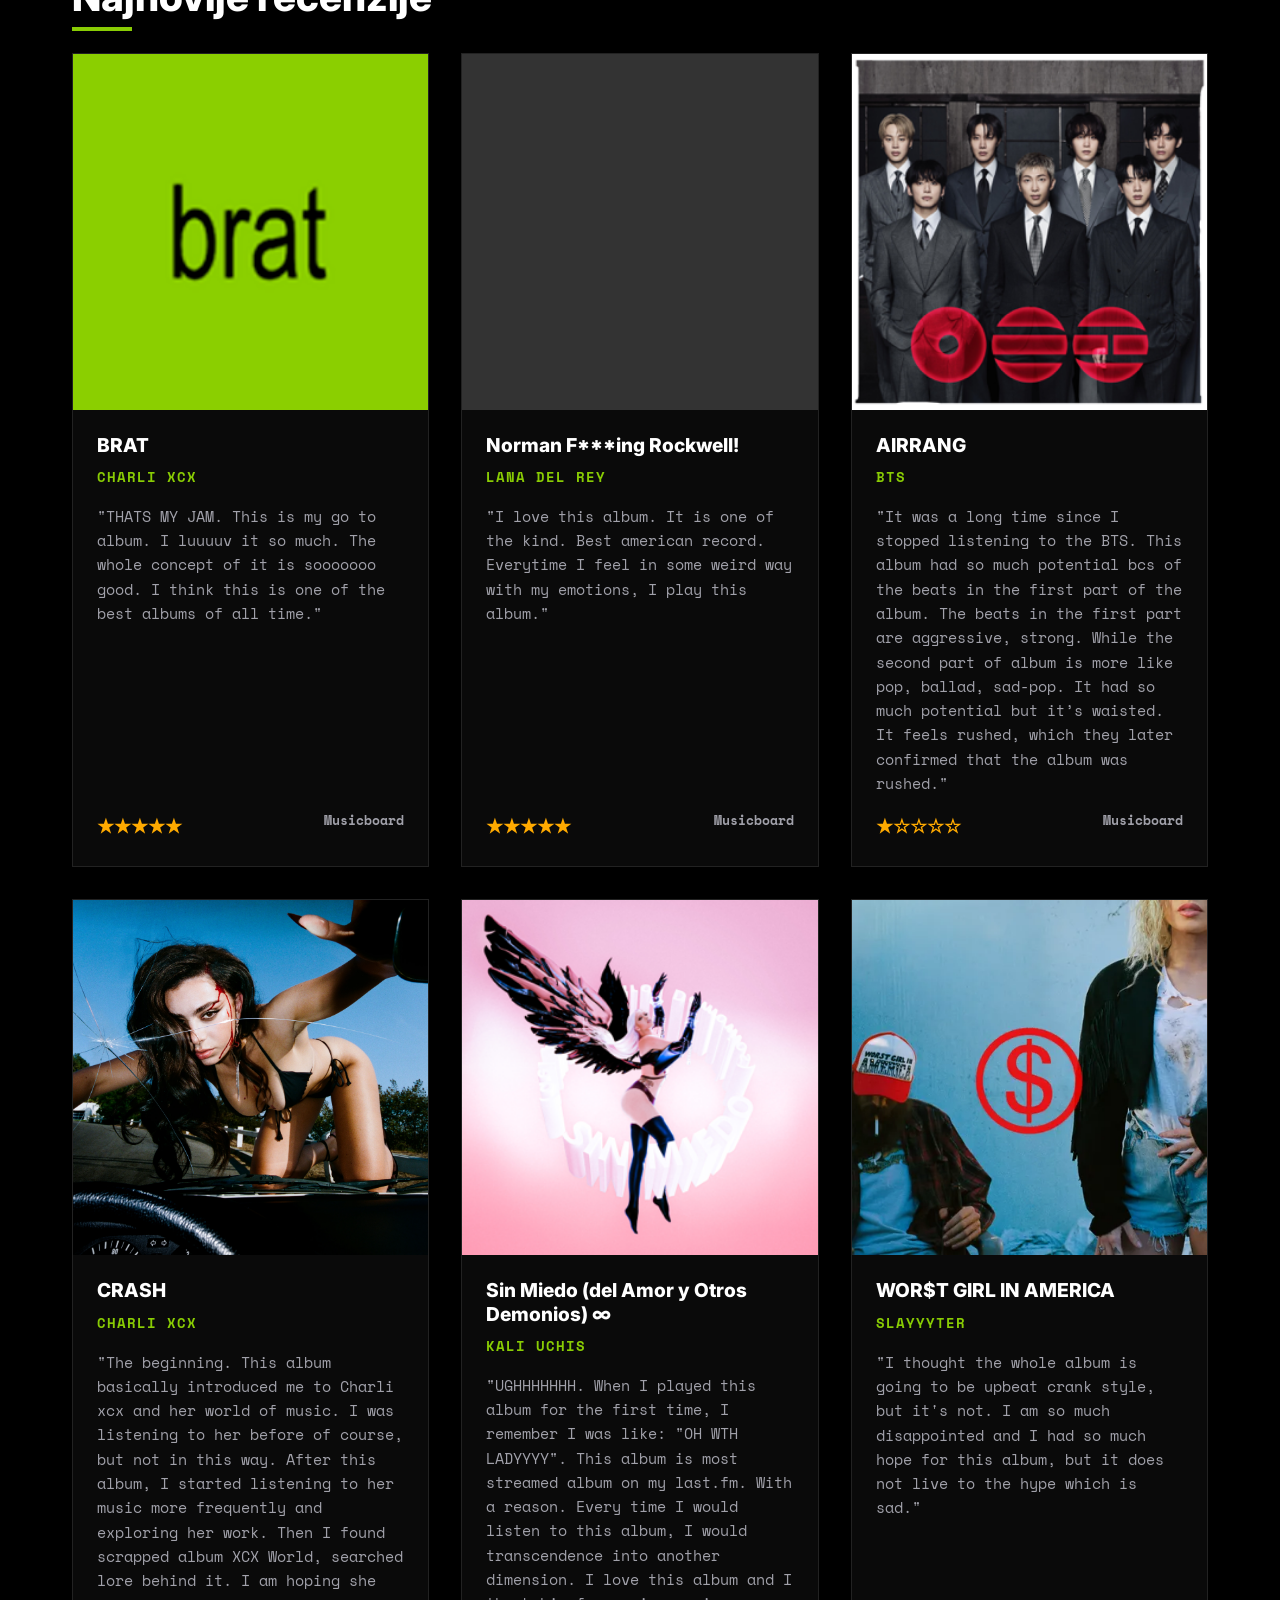
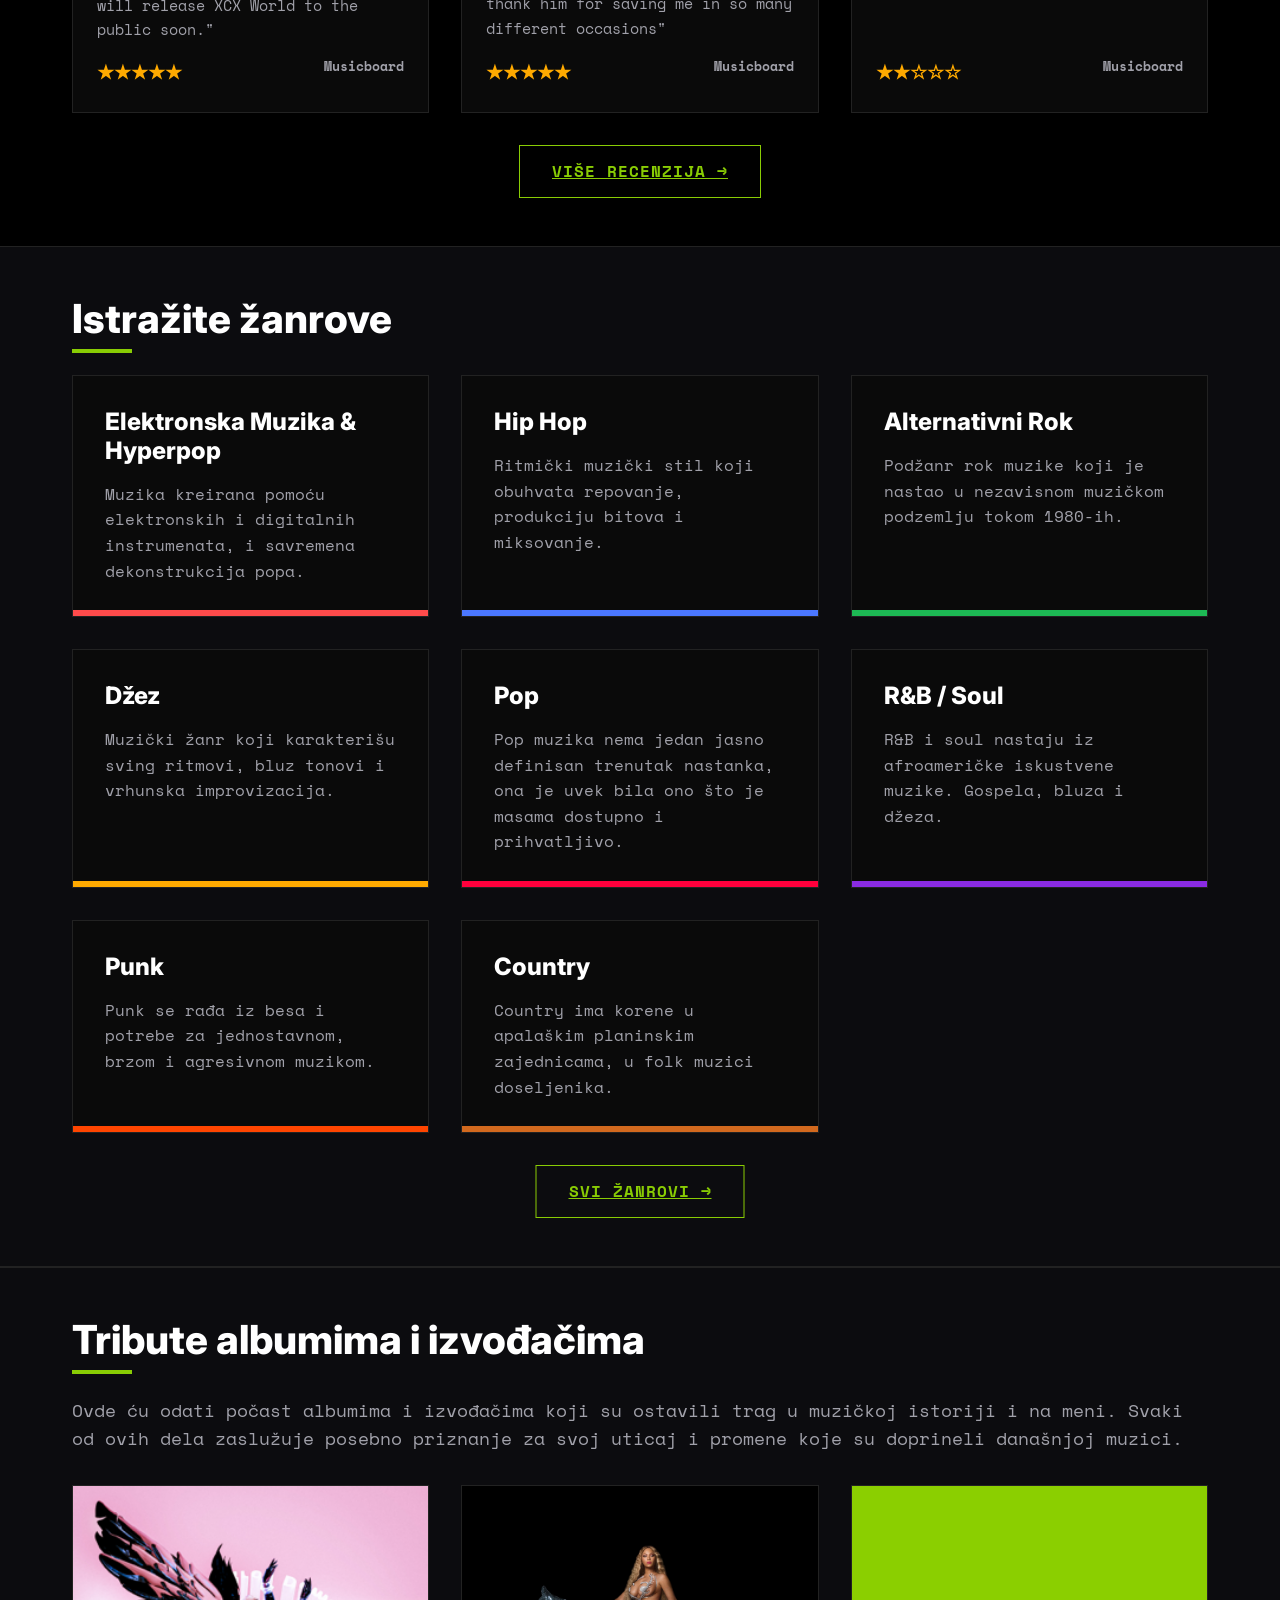
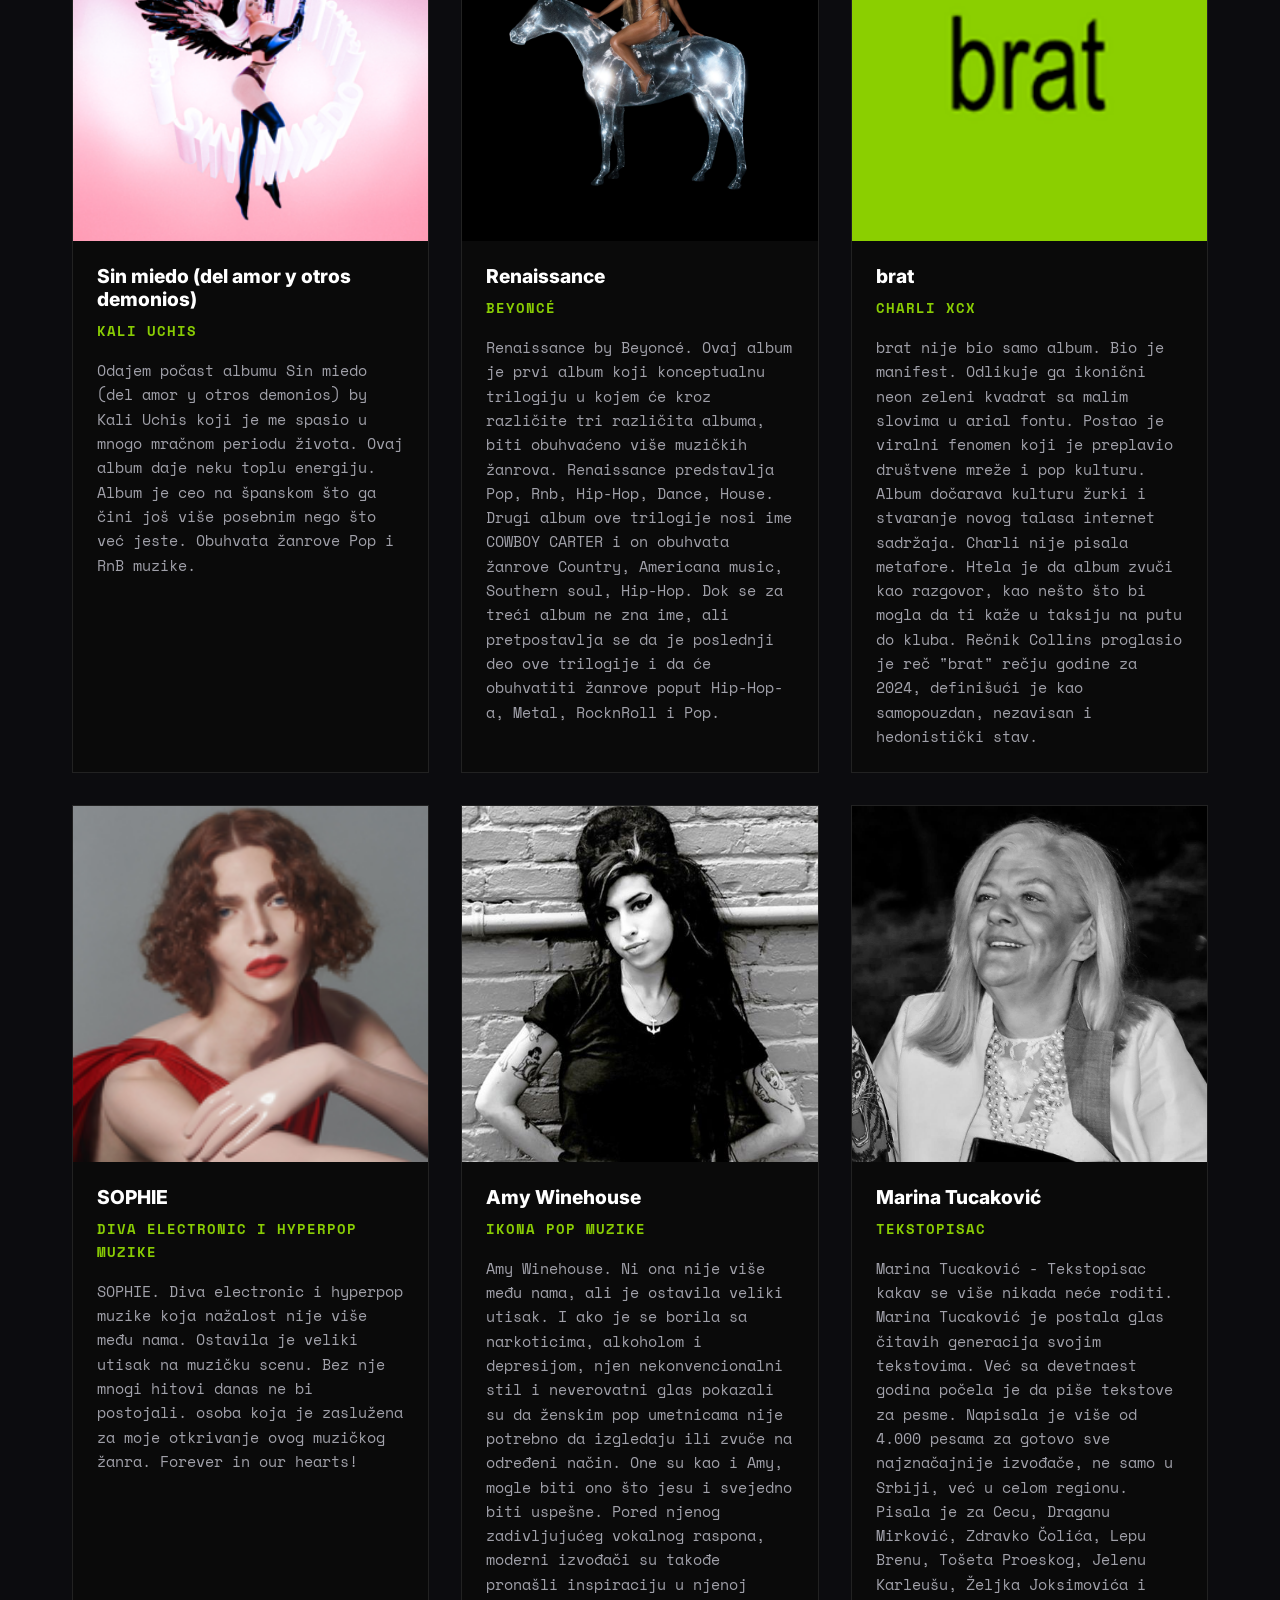
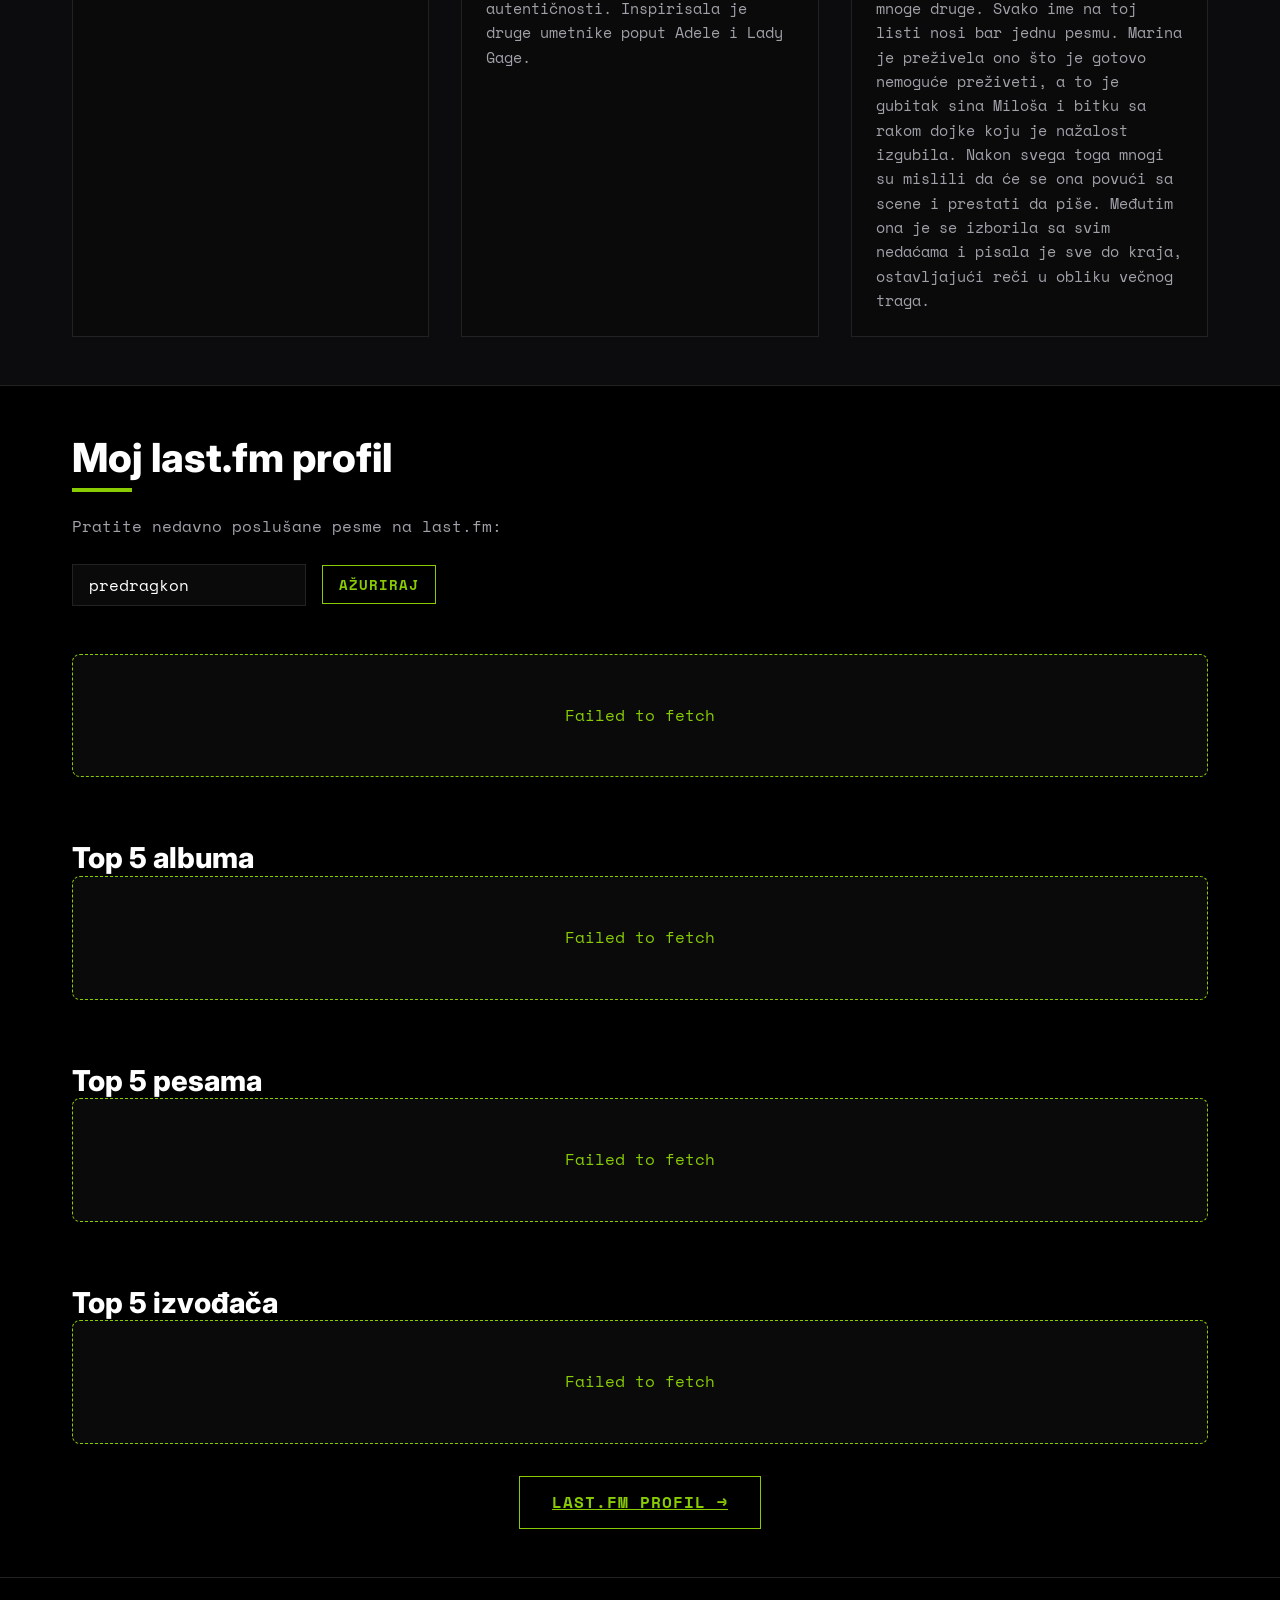
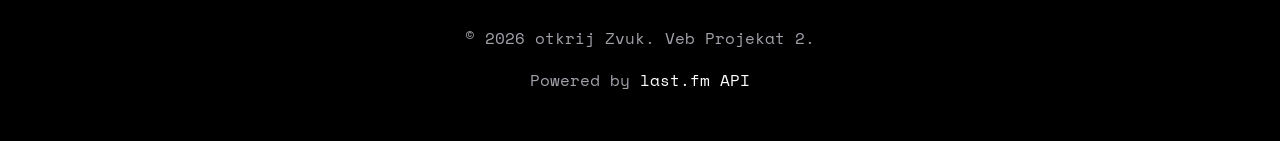
==== commit 0b5ae59b: "new genres, top artist" ====
--- a/index.html
+++ b/index.html
@@ -227,7 +227,12 @@
                     <div class="loading-state">Učitavanje top pesama...</div>
                 </div>
 
-                <a href="lastfm.html" class="centered-link">last.fm profil &rarr;</a>
+                <h3 class="section-title" style="font-size: 1.8rem; margin-top: 4rem;">Top 5 izvođača</h3>
+                <div class="lastfm-grid" id="lastfmTopArtists">
+                    <div class="loading-state">Učitavanje top izvođača...</div>
+                </div>
+
+                <a href="https://www.last.fm/user/predragkon" target="_blank" class="centered-link">last.fm profil &rarr;</a>
             </div>
         </section>
     </main>
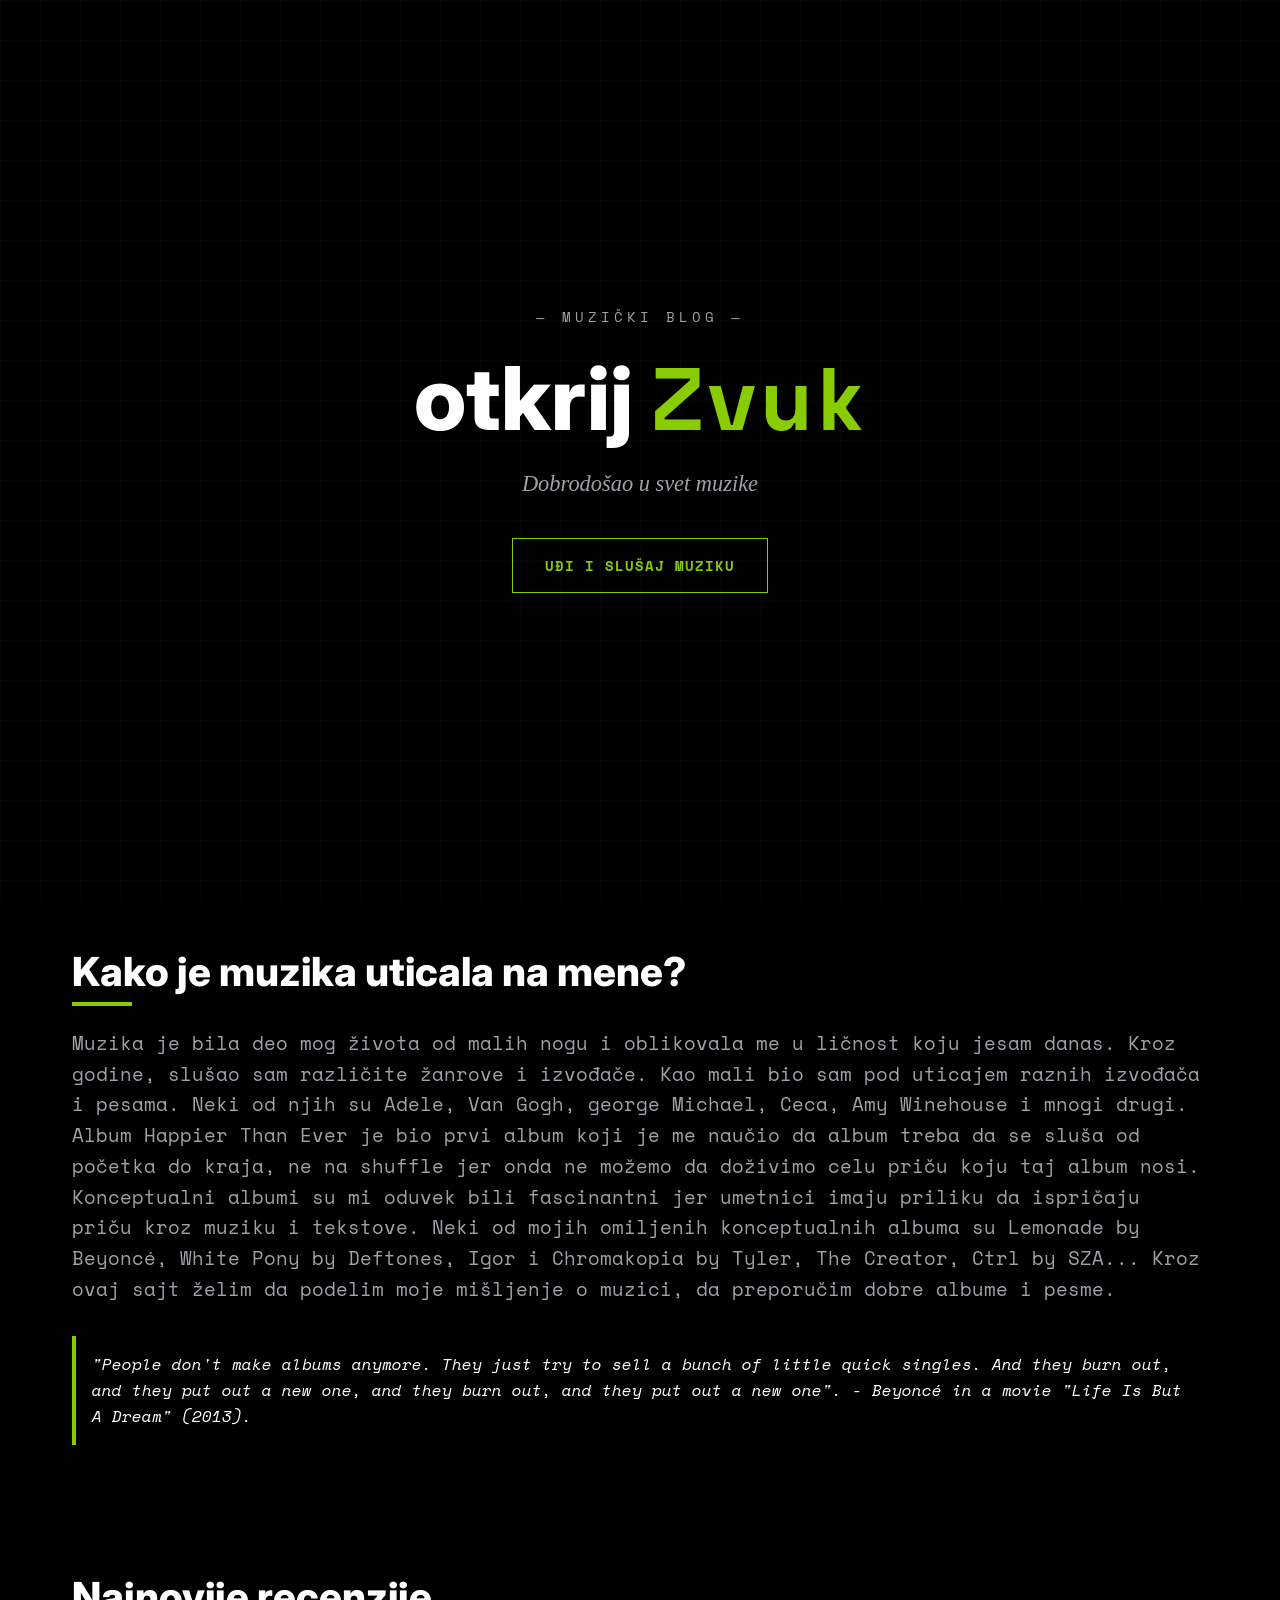
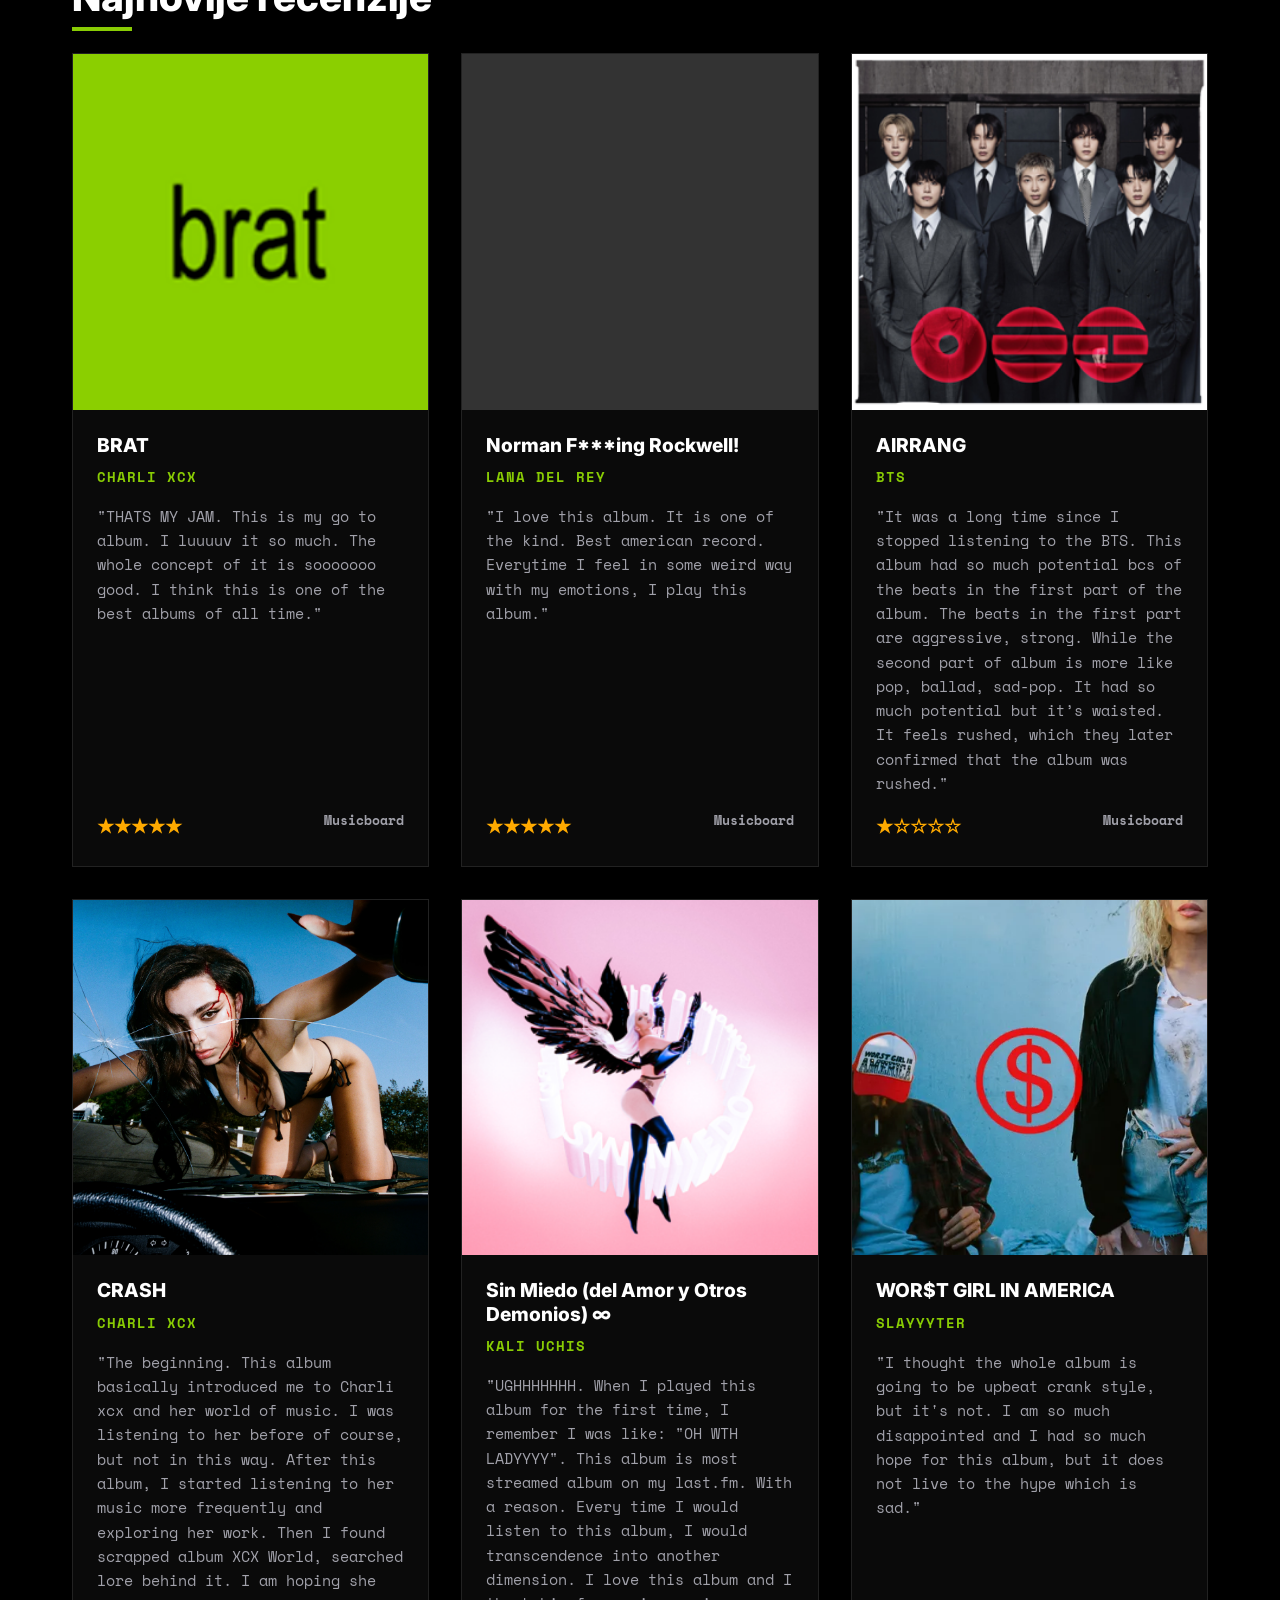
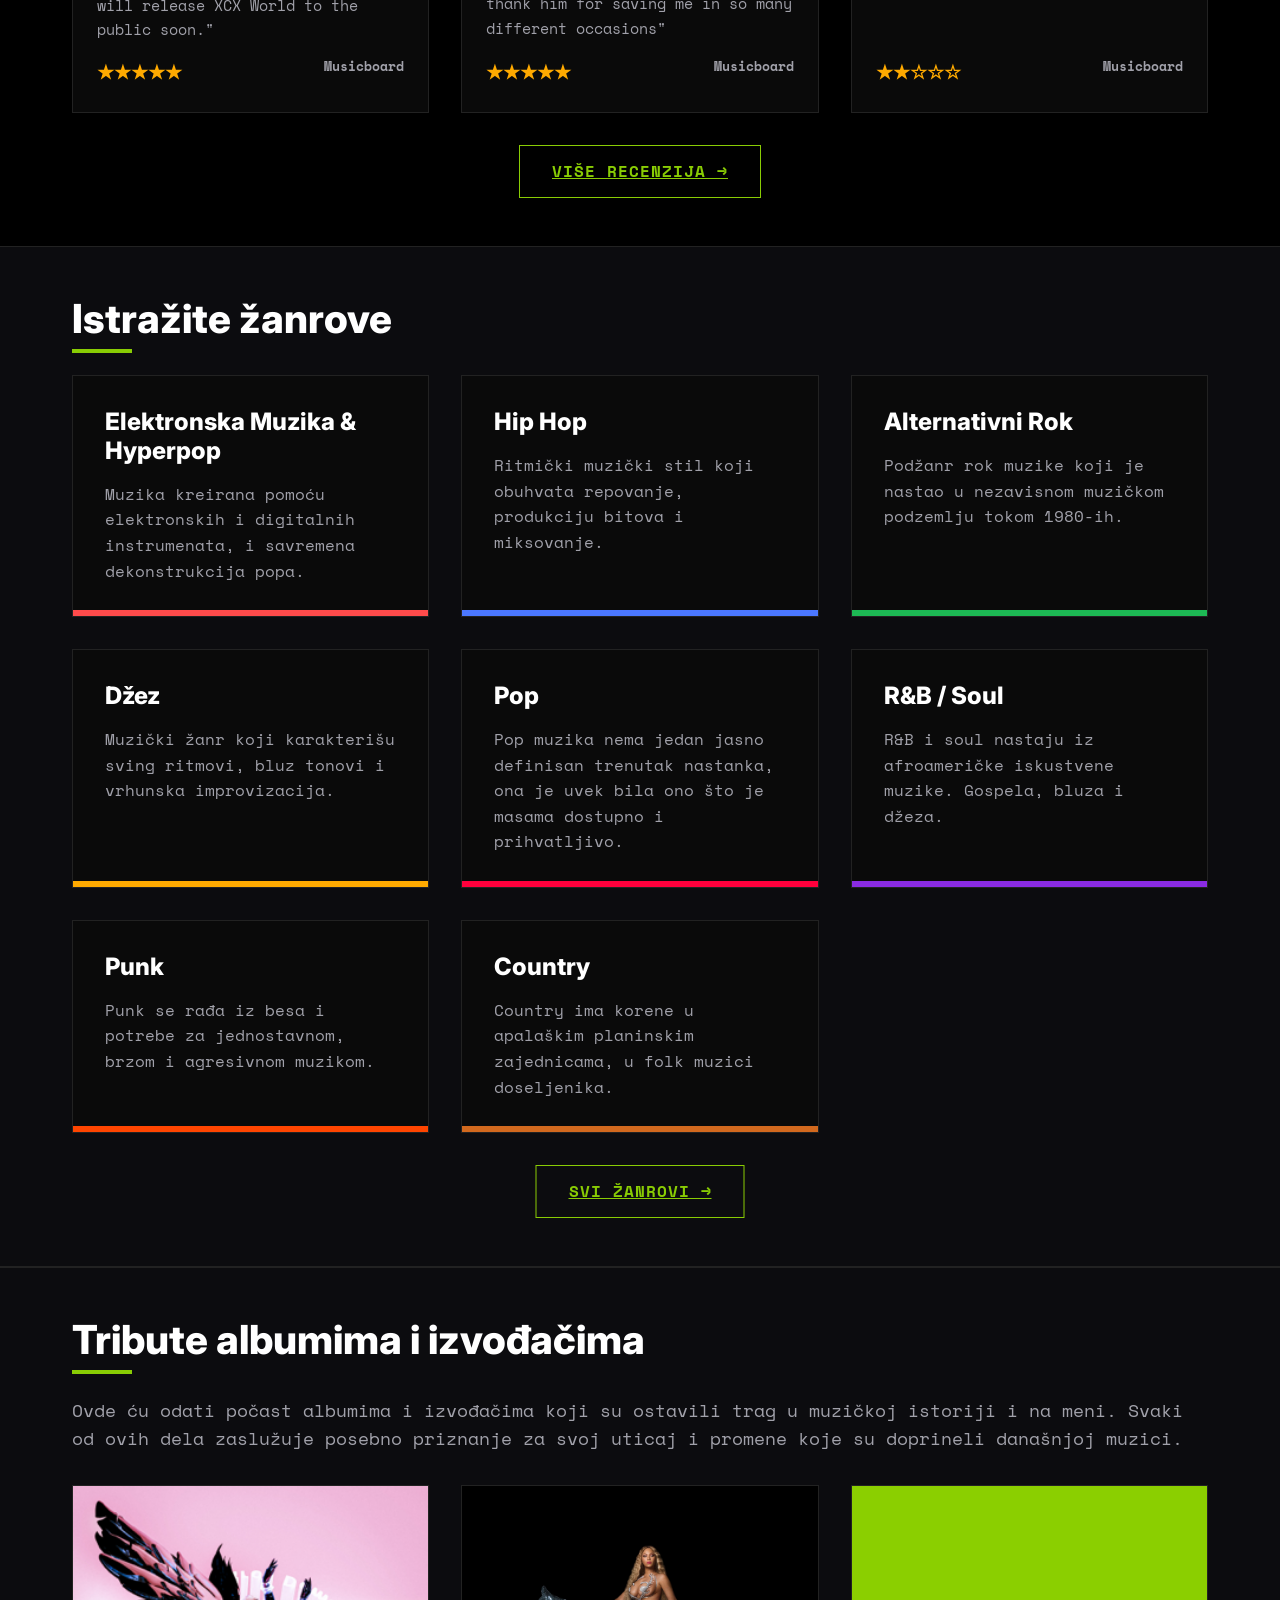
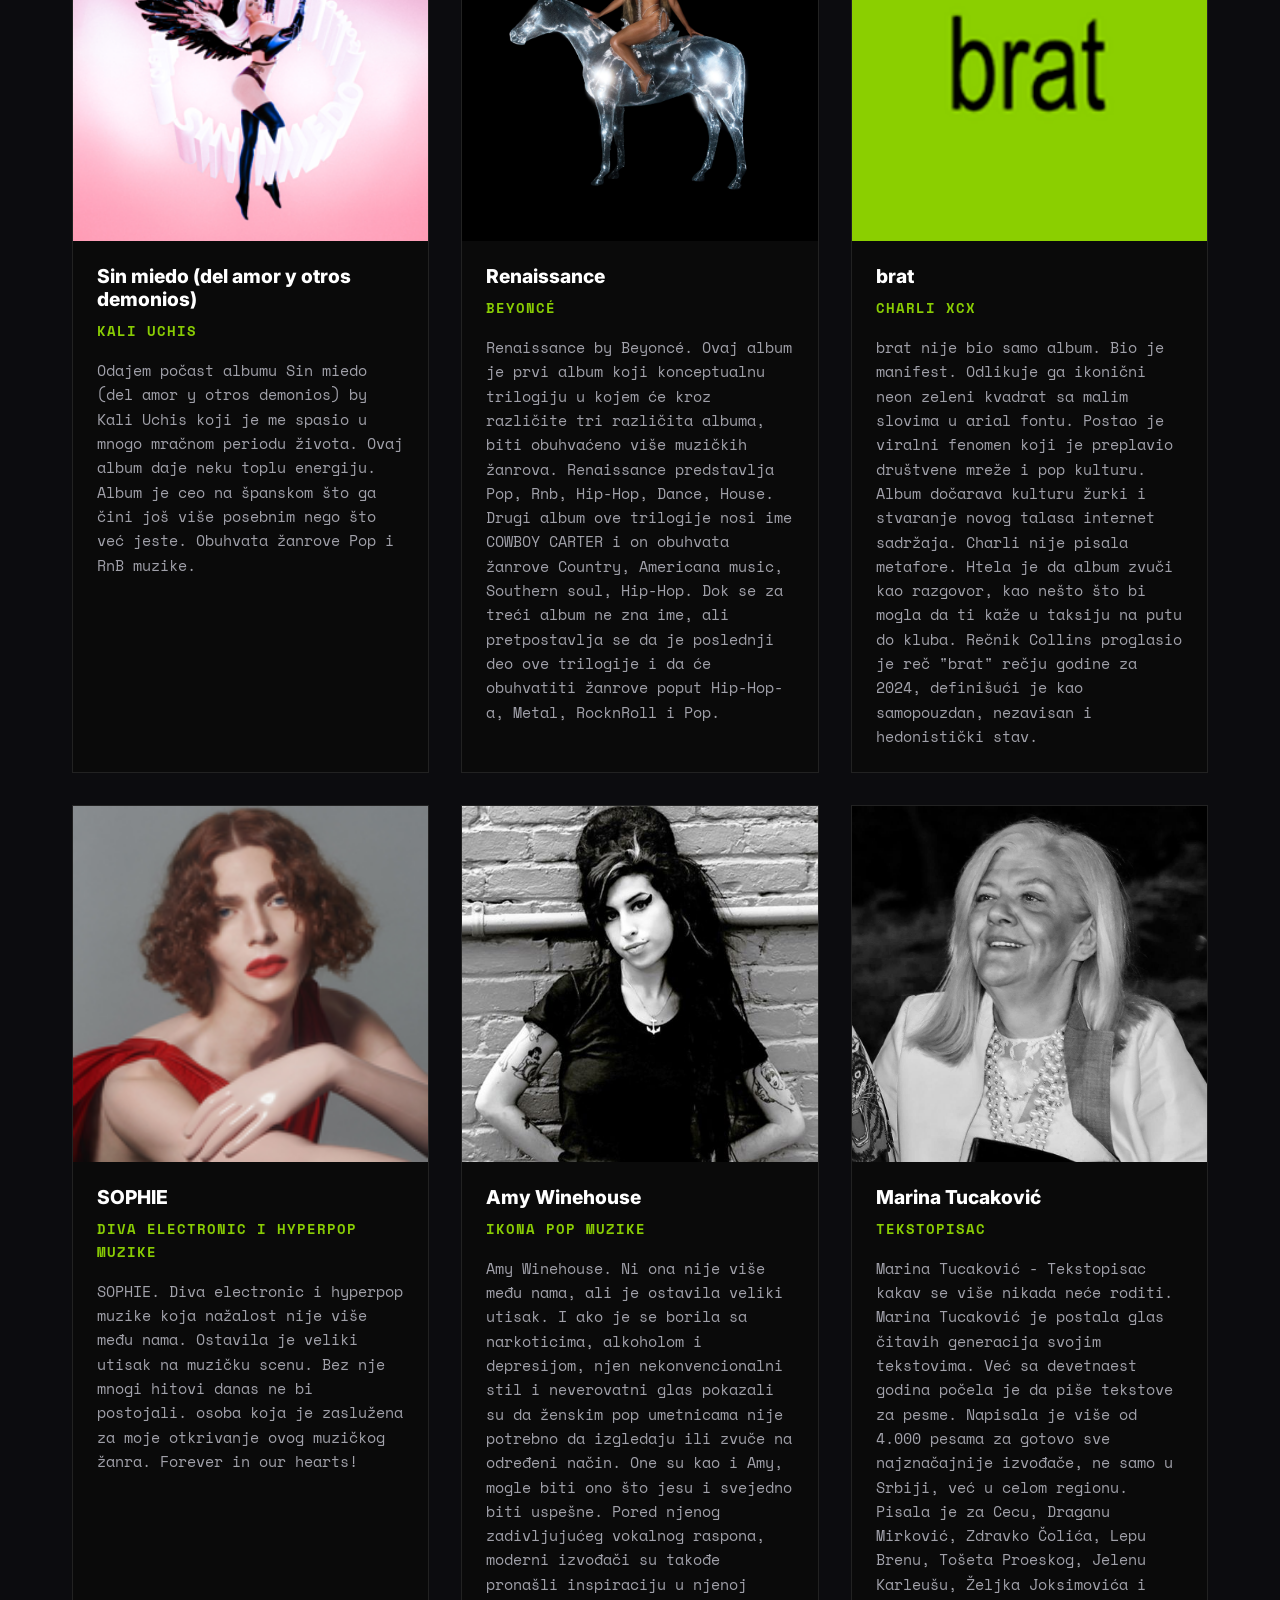
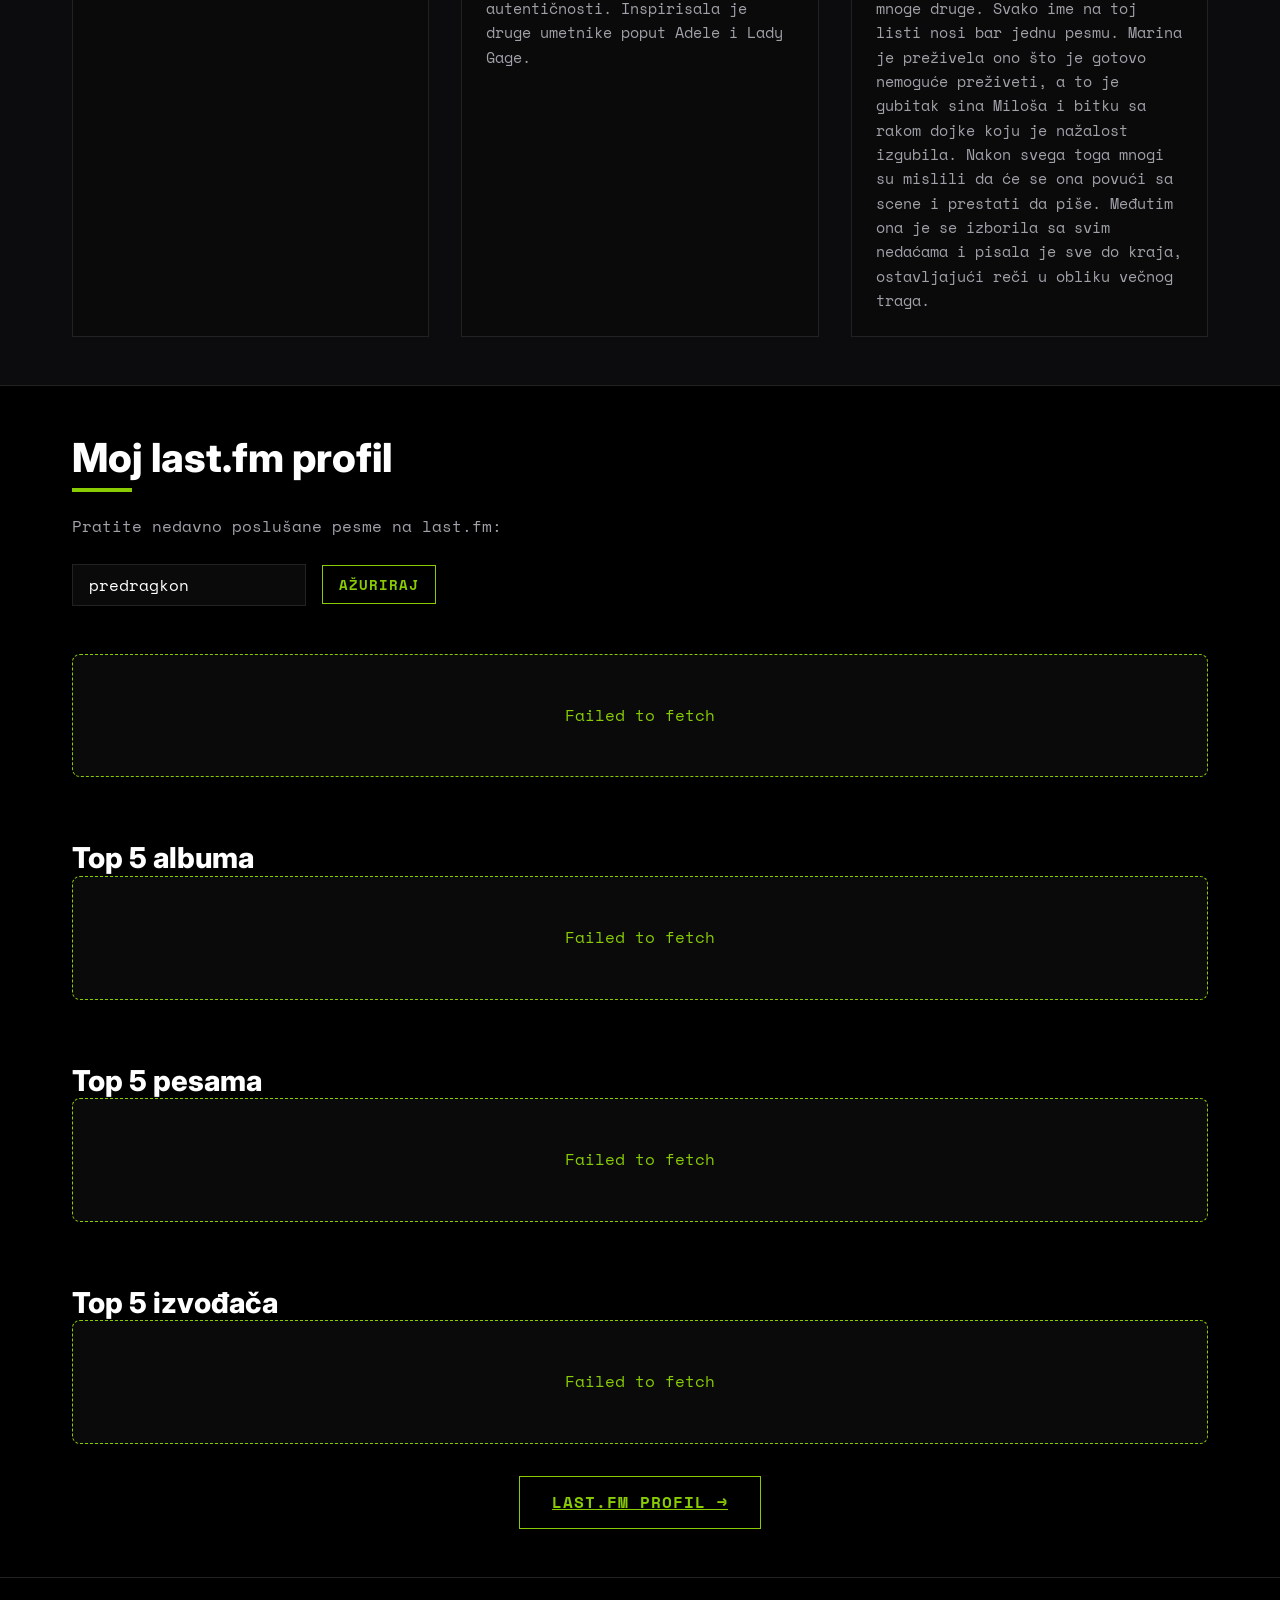
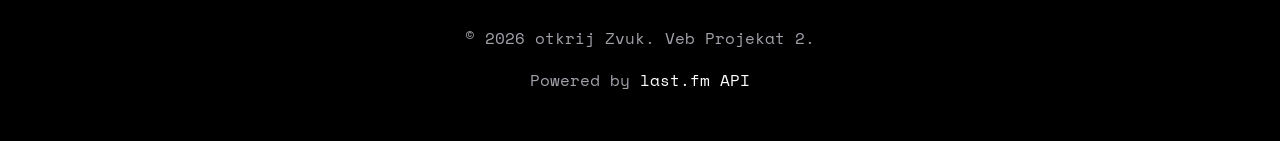
==== commit c2af1fb2: "1" ====
--- a/index.html
+++ b/index.html
@@ -3,6 +3,7 @@
 
 <head>
     <meta charset="UTF-8">
+    <link rel="icon" type="image/svg+xml" href="otkrij-zvuk-favicon.svg">
     <meta name="viewport" content="width=device-width, initial-scale=1.0">
     <meta name="description"
         content="otkrij Zvuk - Saznajte sve o muzici, pročitajte recenzije, otkrijte žanrove i pratite šta slušam na Last.fm.">
@@ -29,6 +30,18 @@
 </head>
 
 <body>
+    <!-- Welcome Overlay -->
+    <div id="welcomeOverlay" class="welcome-overlay" role="dialog" aria-modal="true" aria-label="Dobrodošlica">
+        <div class="welcome-overlay__inner">
+            <p class="welcome-overlay__eyebrow">— muzički blog —</p>
+            <h1 class="welcome-overlay__title">otkrij <span>Zvuk</span></h1>
+            <p class="welcome-overlay__subtitle">Dobrodošao u svet muzike</p>
+            <button id="welcomeEnterBtn" class="btn btn-primary welcome-overlay__btn">
+                Uđi i slušaj muziku
+            </button>
+        </div>
+    </div>
+
     <header class="navbar">
         <div class="container nav-content">
             <a href="index.html" class="logo">otkrij <span>Zvuk</span></a>
@@ -246,6 +259,7 @@
 
 
     <script src="./js/app.js?v=2" defer></script>
+    <script src="./js/welcome.js" defer></script>
 </body>
 
 </html>
--- a/css/style.css
+++ b/css/style.css
@@ -538,3 +538,86 @@
         transform: rotate(-45deg);
     }
 }
+
+/* ============================================
+   Welcome Overlay
+   ============================================ */
+
+.welcome-overlay {
+    position: fixed;
+    inset: 0;
+    z-index: 9999;
+    background-color: var(--bg-dark);
+    background-image:
+        linear-gradient(rgba(137, 204, 4, 0.04) 1px, transparent 1px),
+        linear-gradient(90deg, rgba(137, 204, 4, 0.04) 1px, transparent 1px);
+    background-size: 40px 40px;
+    display: flex;
+    align-items: center;
+    justify-content: center;
+    text-align: center;
+    opacity: 1;
+    transition: opacity 0.8s ease;
+    pointer-events: all;
+}
+
+.welcome-overlay.is-hiding {
+    opacity: 0;
+    pointer-events: none;
+}
+
+.welcome-overlay.is-hidden {
+    display: none;
+}
+
+.welcome-overlay__inner {
+    max-width: 560px;
+    padding: 2rem;
+    display: flex;
+    flex-direction: column;
+    align-items: center;
+    gap: 1.25rem;
+}
+
+.welcome-overlay__eyebrow {
+    font-family: 'Space Mono', monospace;
+    font-size: 0.85rem;
+    letter-spacing: 4px;
+    text-transform: uppercase;
+    color: var(--text-secondary);
+}
+
+.welcome-overlay__title {
+    font-family: 'Inter', sans-serif;
+    font-weight: 800;
+    font-size: clamp(3rem, 8vw, 5.5rem);
+    line-height: 1.1;
+    margin-bottom: 0;
+    color: var(--text-primary);
+}
+
+.welcome-overlay__title span {
+    color: var(--primary);
+}
+
+.welcome-overlay__subtitle {
+    font-family: 'Playfair Display', serif;
+    font-style: italic;
+    font-size: clamp(1rem, 2.5vw, 1.4rem);
+    color: var(--text-secondary);
+}
+
+.welcome-overlay__btn {
+    margin-top: 1rem;
+    font-size: 0.9rem;
+    animation: overlayBtnPulse 2.5s ease-in-out infinite;
+}
+
+.welcome-overlay__btn:active {
+    animation: none;
+}
+
+@keyframes overlayBtnPulse {
+    0%, 100% { box-shadow: 0 0 0 0 rgba(137, 204, 4, 0); }
+    50%       { box-shadow: 0 0 20px 4px rgba(137, 204, 4, 0.35); }
+}
--- a/css/style.css
+++ b/css/style.css
@@ -538,3 +538,86 @@
         transform: rotate(-45deg);
     }
 }
+
+/* ============================================
+   Welcome Overlay
+   ============================================ */
+
+.welcome-overlay {
+    position: fixed;
+    inset: 0;
+    z-index: 9999;
+    background-color: var(--bg-dark);
+    background-image:
+        linear-gradient(rgba(137, 204, 4, 0.04) 1px, transparent 1px),
+        linear-gradient(90deg, rgba(137, 204, 4, 0.04) 1px, transparent 1px);
+    background-size: 40px 40px;
+    display: flex;
+    align-items: center;
+    justify-content: center;
+    text-align: center;
+    opacity: 1;
+    transition: opacity 0.8s ease;
+    pointer-events: all;
+}
+
+.welcome-overlay.is-hiding {
+    opacity: 0;
+    pointer-events: none;
+}
+
+.welcome-overlay.is-hidden {
+    display: none;
+}
+
+.welcome-overlay__inner {
+    max-width: 560px;
+    padding: 2rem;
+    display: flex;
+    flex-direction: column;
+    align-items: center;
+    gap: 1.25rem;
+}
+
+.welcome-overlay__eyebrow {
+    font-family: 'Space Mono', monospace;
+    font-size: 0.85rem;
+    letter-spacing: 4px;
+    text-transform: uppercase;
+    color: var(--text-secondary);
+}
+
+.welcome-overlay__title {
+    font-family: 'Inter', sans-serif;
+    font-weight: 800;
+    font-size: clamp(3rem, 8vw, 5.5rem);
+    line-height: 1.1;
+    margin-bottom: 0;
+    color: var(--text-primary);
+}
+
+.welcome-overlay__title span {
+    color: var(--primary);
+}
+
+.welcome-overlay__subtitle {
+    font-family: 'Playfair Display', serif;
+    font-style: italic;
+    font-size: clamp(1rem, 2.5vw, 1.4rem);
+    color: var(--text-secondary);
+}
+
+.welcome-overlay__btn {
+    margin-top: 1rem;
+    font-size: 0.9rem;
+    animation: overlayBtnPulse 2.5s ease-in-out infinite;
+}
+
+.welcome-overlay__btn:active {
+    animation: none;
+}
+
+@keyframes overlayBtnPulse {
+    0%, 100% { box-shadow: 0 0 0 0 rgba(137, 204, 4, 0); }
+    50%       { box-shadow: 0 0 20px 4px rgba(137, 204, 4, 0.35); }
+}
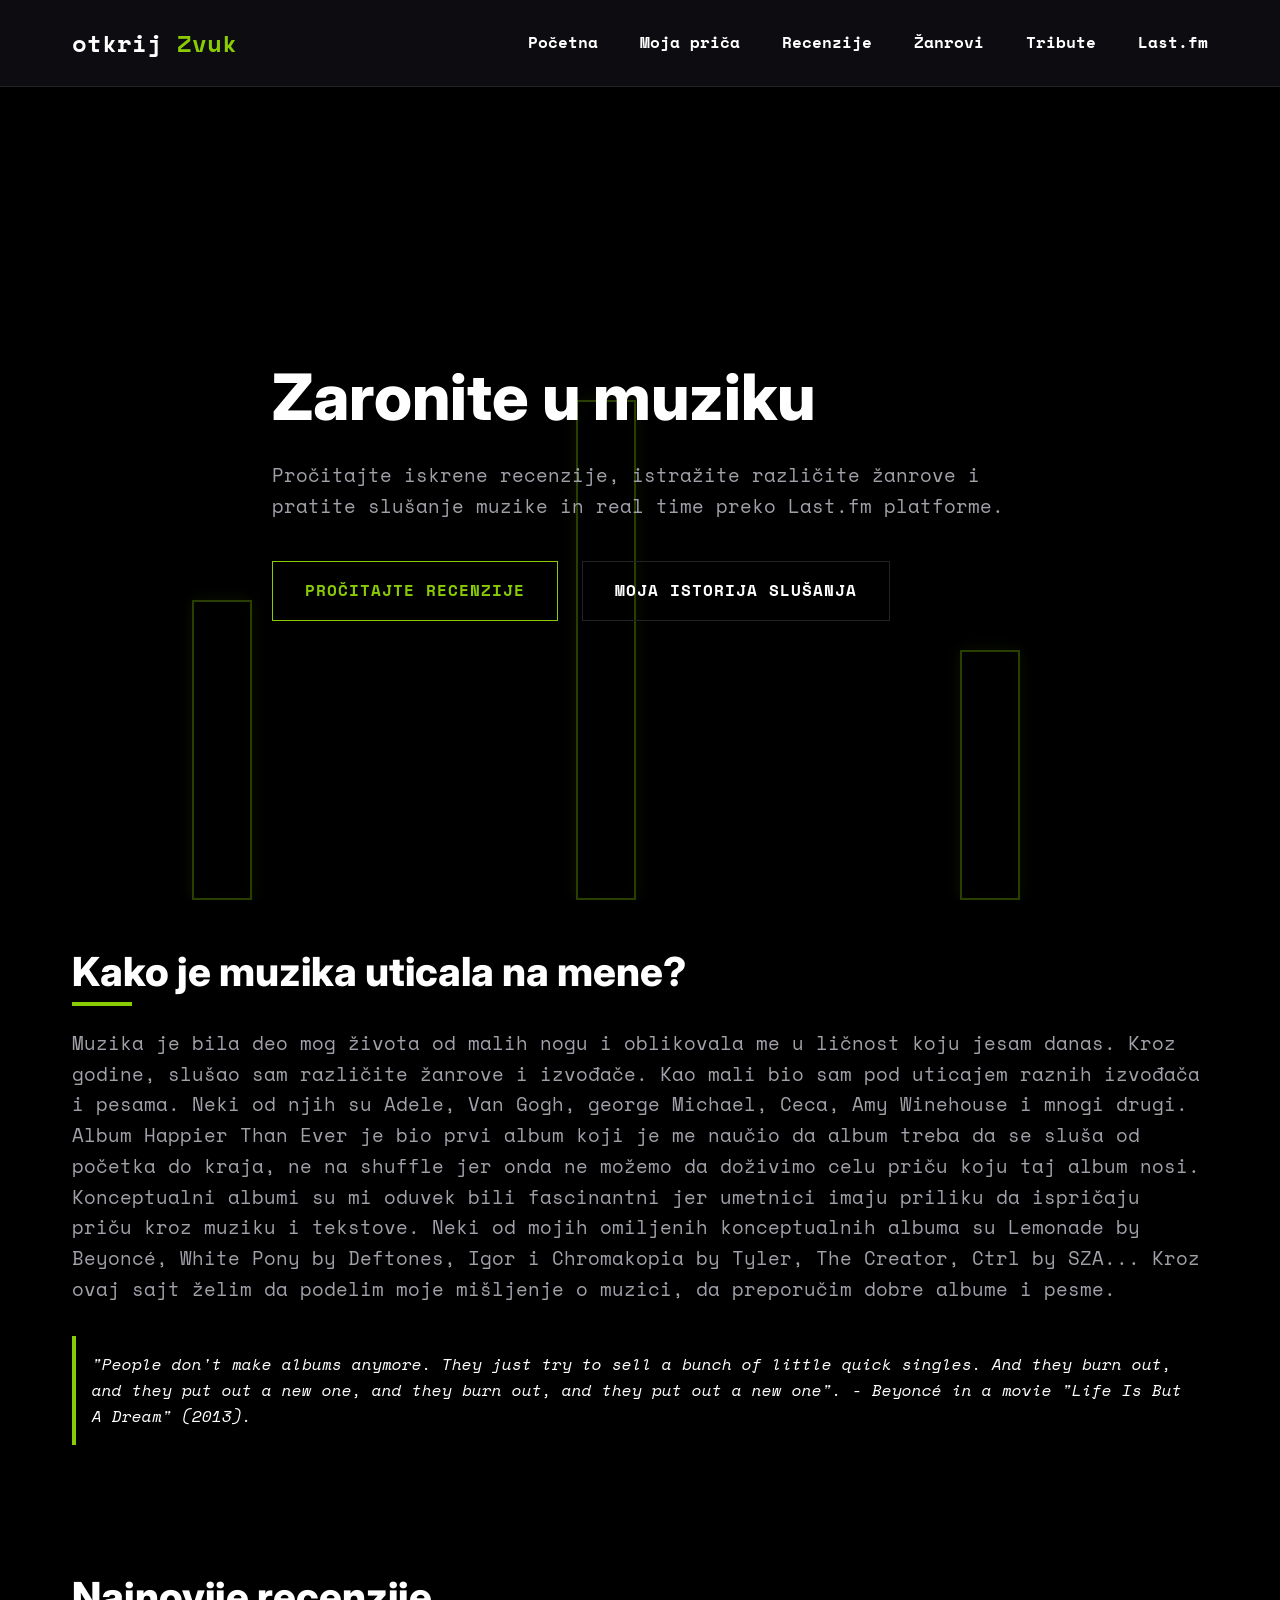
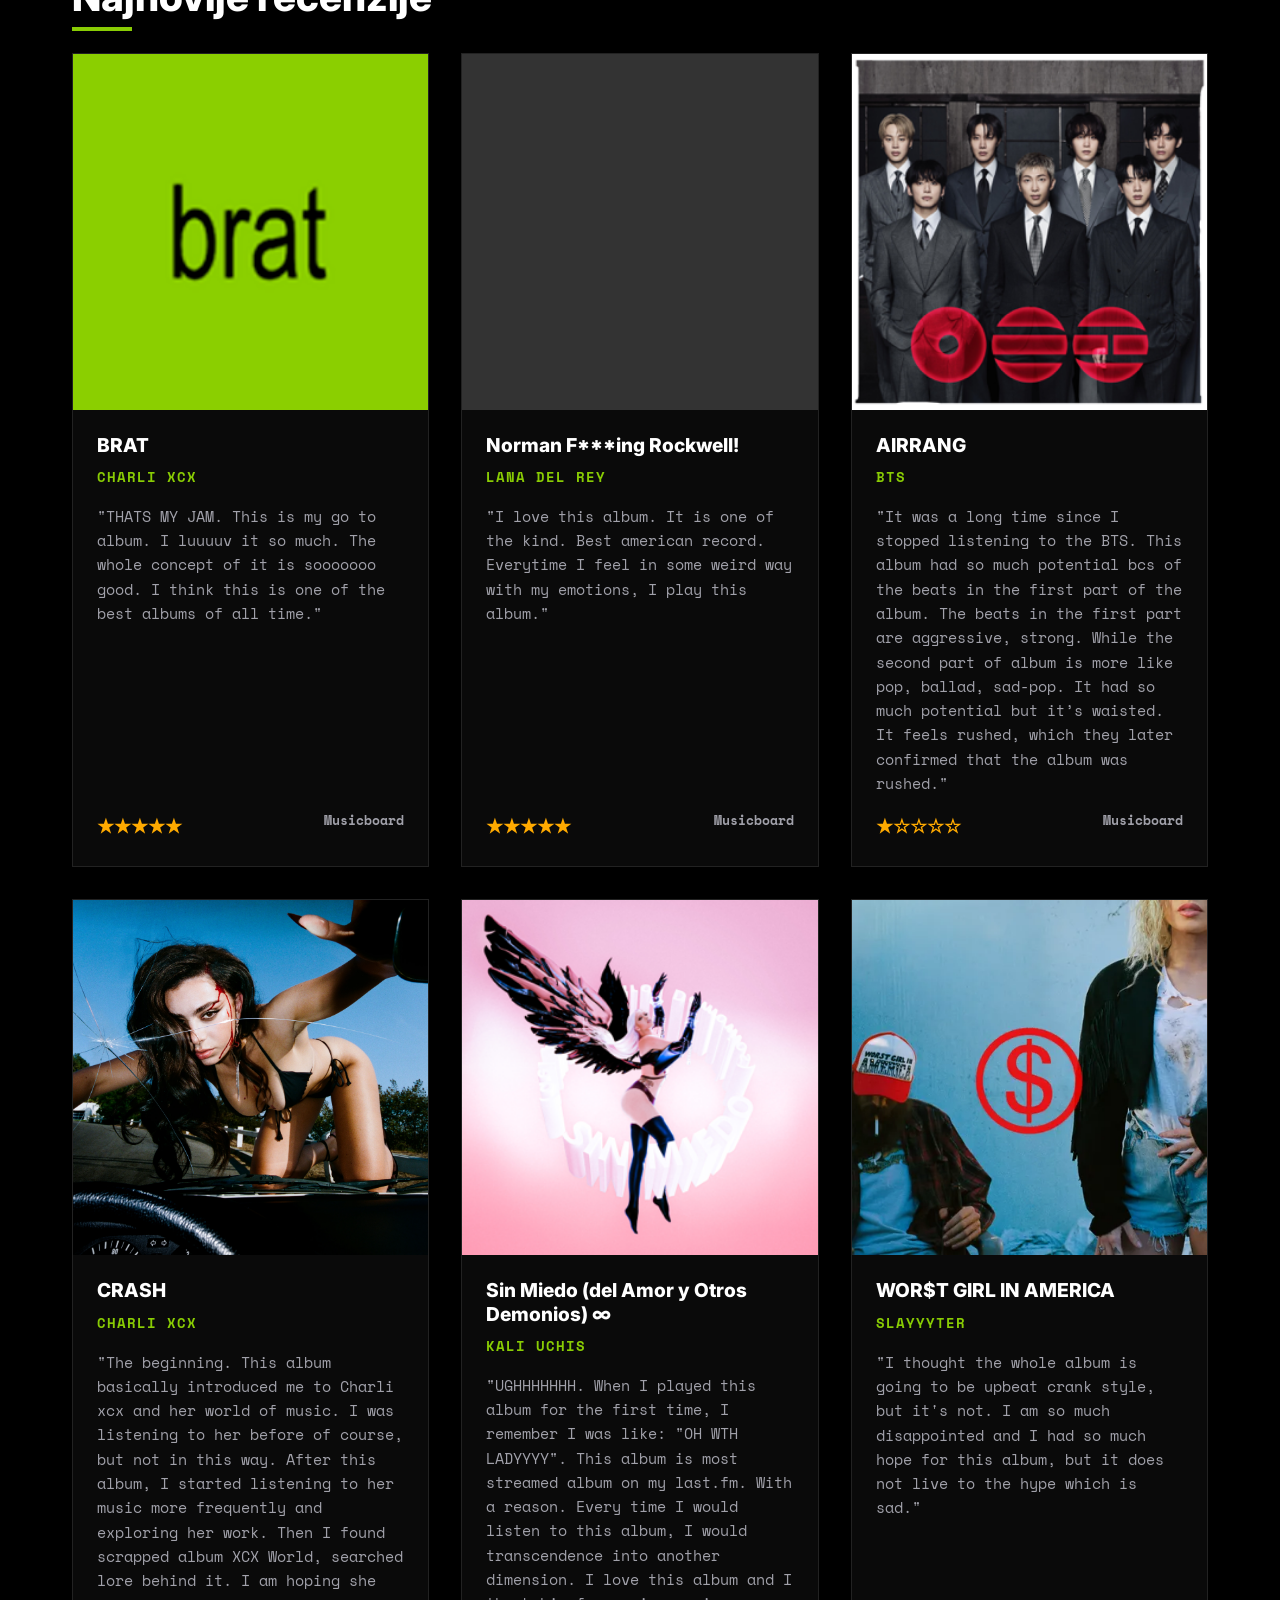
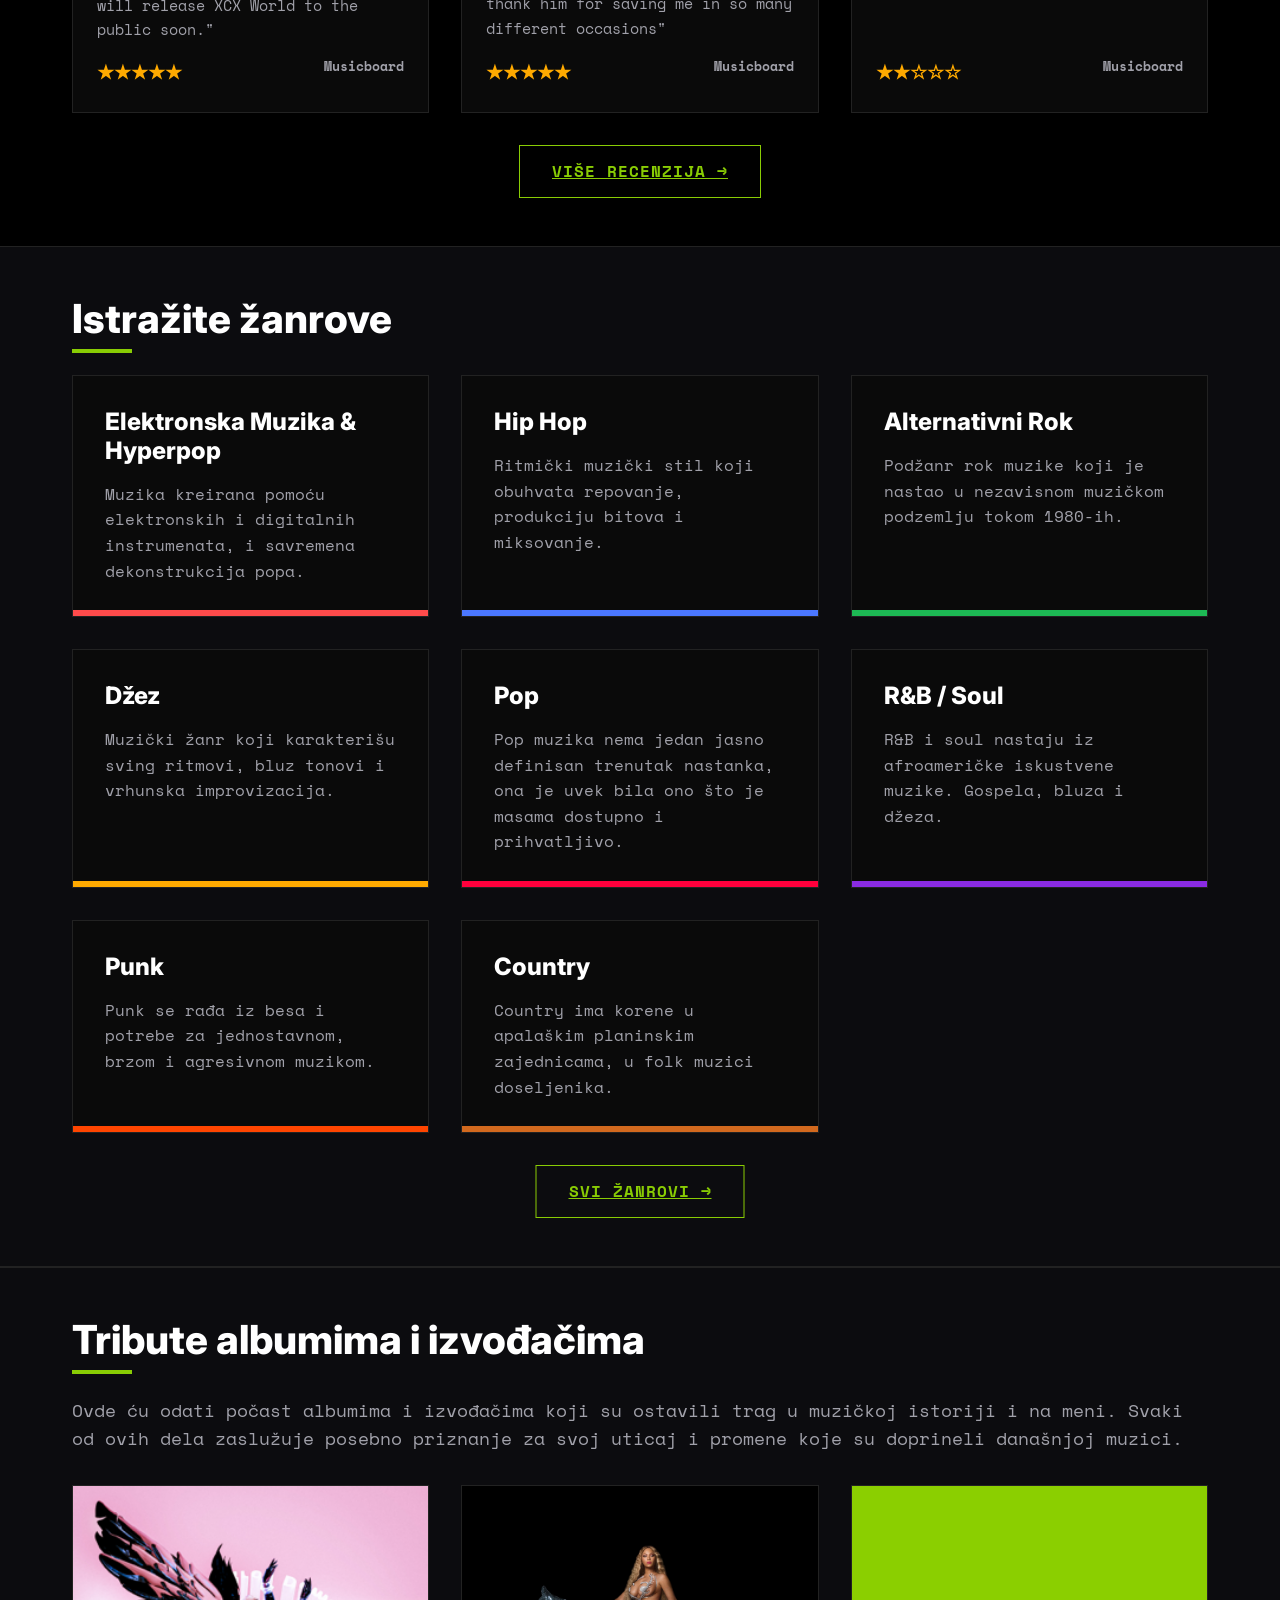
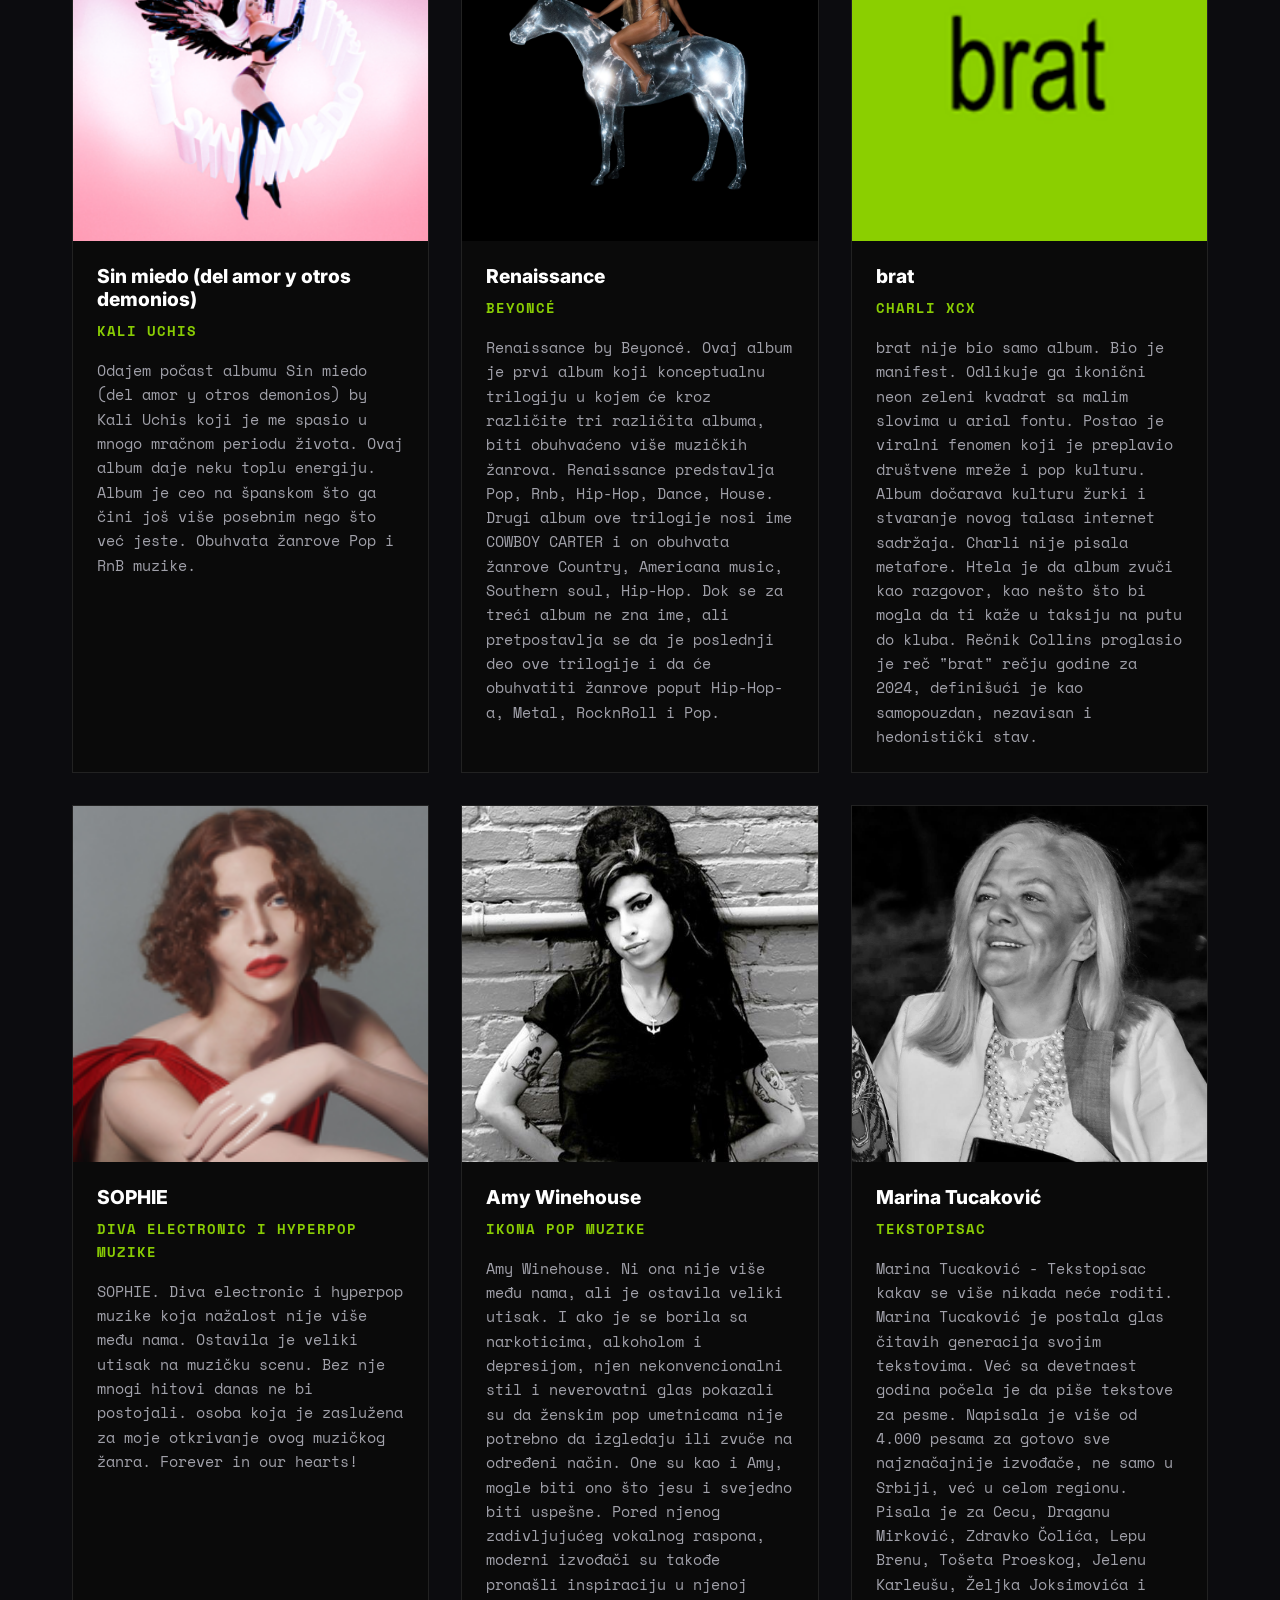
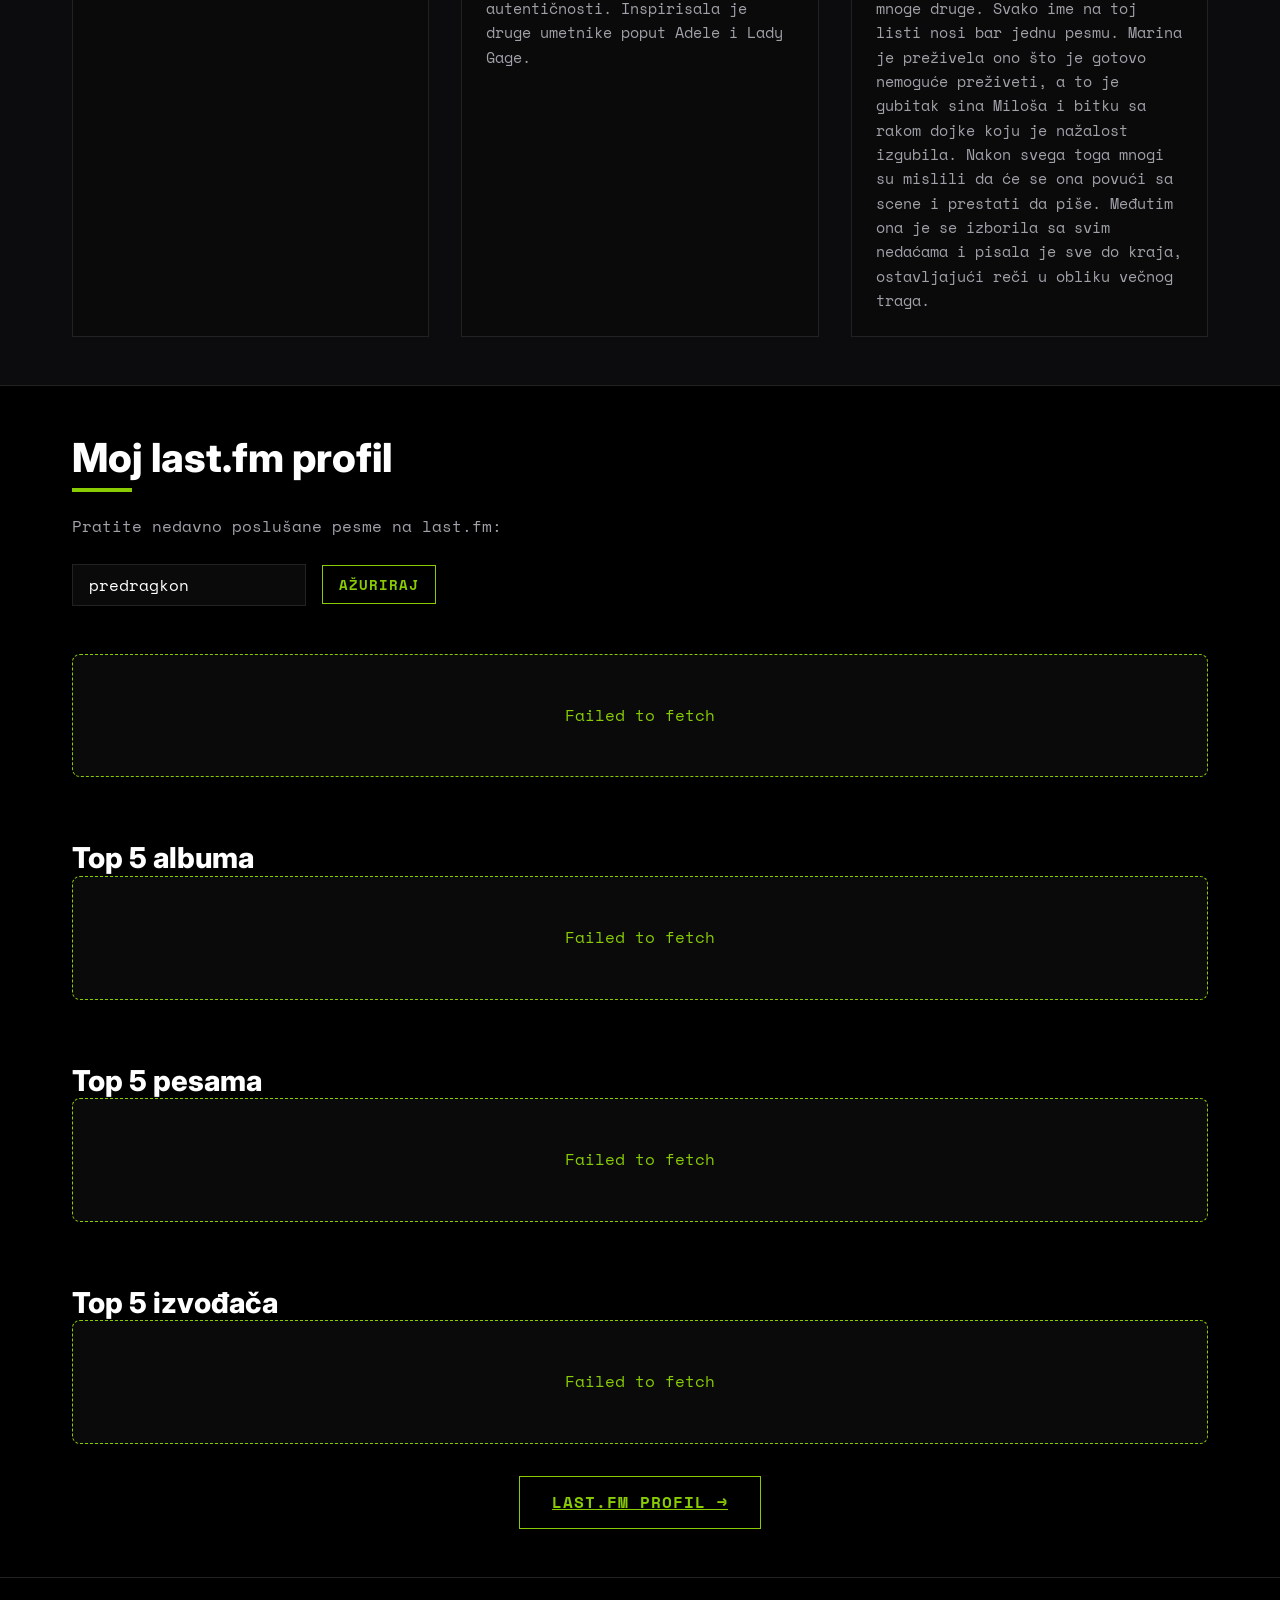
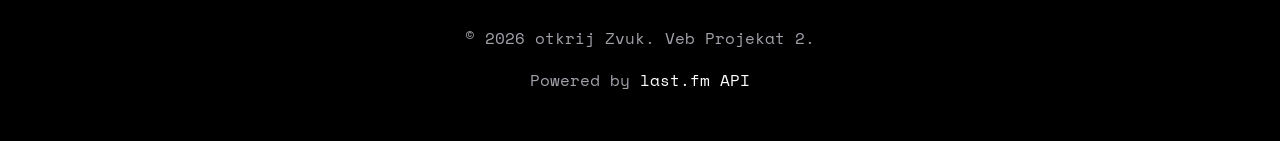
==== commit 39c882e8: "1" ====
--- a/index.html
+++ b/index.html
@@ -30,19 +30,7 @@
 </head>
 
 <body>
-    <!-- Welcome Overlay -->
-    <div id="welcomeOverlay" class="welcome-overlay" role="dialog" aria-modal="true" aria-label="Dobrodošlica">
-        <div class="welcome-overlay__inner">
-            <p class="welcome-overlay__eyebrow">— muzički blog —</p>
-            <h1 class="welcome-overlay__title">otkrij <span>Zvuk</span></h1>
-            <p class="welcome-overlay__subtitle">Dobrodošao u svet muzike</p>
-            <button id="welcomeEnterBtn" class="btn btn-primary welcome-overlay__btn">
-                Uđi i slušaj muziku
-            </button>
-        </div>
-    </div>
-
-    <header class="navbar">
+<header class="navbar">
         <div class="container nav-content">
             <a href="index.html" class="logo">otkrij <span>Zvuk</span></a>
             <button class="hamburger" aria-label="Menu">
@@ -63,7 +51,7 @@
 
     <main>
         <section id="pocetna" class="hero">
-            <div class="container hero-content">
+        <div class="container hero-content">
                 <h1>Zaronite u muziku</h1>
                 <p>Pročitajte iskrene recenzije, istražite različite žanrove i pratite slušanje muzike in real time
                     preko Last.fm platforme.</p>
@@ -259,7 +247,7 @@
 
 
     <script src="./js/app.js?v=2" defer></script>
-    <script src="./js/welcome.js" defer></script>
+
 </body>
 
 </html>
--- a/css/style.css
+++ b/css/style.css
@@ -3,7 +3,7 @@
     --surface: #0a0a0a;
     --surface-hover: #141414;
     --primary: #89CC04;
-    --secondary: #2E8B57; /* darker matrix green */
+    --secondary: #2E8B57;
     --third: #0a0a0a;
     --text-primary: #ffffff;
     --text-secondary: #a1a1aa;
@@ -30,7 +30,6 @@
     padding: 0 2rem;
 }
 
-/* Typography */
 h1, h2, h3, h4 {
     font-family: 'Inter', sans-serif;
     font-weight: 800;
@@ -65,11 +64,10 @@
     transition: color 0.3s ease;
 }
 
-/* Buttons */
 .btn {
     display: inline-block;
     padding: 1rem 2rem;
-    border-radius: 0; /* Sharp edges for terminal look */
+    border-radius: 0;
     font-weight: 600;
     cursor: pointer;
     transition: all 0.3s ease;
@@ -109,7 +107,6 @@
     font-size: 0.9rem;
 }
 
-/* Navbar */
 .navbar {
     position: fixed;
     top: 0;
@@ -146,7 +143,6 @@
     color: var(--primary);
 }
 
-/* Hamburger Menu Button */
 .hamburger {
     display: none;
     flex-direction: column;
@@ -170,7 +166,6 @@
     transform-origin: 1px;
 }
 
-/* Hero Section */
 .hero {
     min-height: 100vh;
     display: flex;
@@ -179,11 +174,15 @@
     padding-top: 80px;
     overflow: hidden;
     background-color: var(--bg-dark);
-    background-image: 
-        linear-gradient(rgba(137, 204, 4, 0.05) 1px, transparent 1px),
-        linear-gradient(90deg, rgba(137, 204, 4, 0.05) 1px, transparent 1px);
-    background-size: 40px 40px;
-    background-position: center center;
+}
+
+#heroCanvas {
+    position: absolute;
+    inset: 0;
+    width: 100%;
+    height: 100%;
+    pointer-events: none;
+    z-index: 0;
 }
 
 .hero-content {
@@ -210,7 +209,6 @@
     gap: 1.5rem;
 }
 
-/* Matrix Equalizer Shapes Decoration */
 .shape {
     position: absolute;
     bottom: 0;
@@ -233,7 +231,6 @@
     100% { transform: scaleY(1.1); }
 }
 
-/* Centered Link */
 .centered-link {
     display: inline-flex;
     align-items: center;
@@ -261,7 +258,6 @@
     box-shadow: 0 0 15px rgba(137, 204, 4, 0.4);
 }
 
-/* Sections */
 .section {
     padding: 3rem 0;
     scroll-margin-top: 90px;
@@ -273,7 +269,6 @@
     border-bottom: 1px solid var(--border);
 }
 
-/* Layout Grids */
 .reviews-grid, .genres-grid, .tribute-grid {
     display: grid;
     grid-template-columns: repeat(auto-fill, minmax(280px, 1fr));
@@ -292,7 +287,6 @@
     gap: 1rem;
 }
 
-/* Cards */
 .card {
     background-color: var(--surface);
     border-radius: 0;
@@ -314,7 +308,7 @@
     width: 100%;
     aspect-ratio: 1/1;
     object-fit: cover;
-    background-color: #333; /* Placeholder for solid color */
+    background-color: #333;
 }
 
 .card-content {
@@ -346,11 +340,10 @@
 .card-rating {
     margin-top: auto;
     padding-top: 1rem;
-    color: #ffaa00; /* Star color */
+    color: #ffaa00;
     font-weight: bold;
 }
 
-/* Genre Cards Specific */
 .genre-card {
     padding: 2rem;
     position: relative;
@@ -371,7 +364,6 @@
     z-index: 2;
 }
 
-/* Solid line decoration instead of gradient */
 .genre-decoration {
     position: absolute;
     bottom: 0;
@@ -380,12 +372,12 @@
     height: 6px;
 }
 
-/* Last.fm specific */
 .lastfm-header {
     display: flex;
     flex-direction: column;
     margin-bottom: 3rem;
 }
+
 .lastfm-subtitle {
     color: var(--text-secondary);
     margin-bottom: 1.5rem;
@@ -397,11 +389,13 @@
     font-size: 1.1rem;
     line-height: 1.6;
 }
+
 .username-picker {
     display: flex;
     gap: 1rem;
     align-items: center;
 }
+
 .username-picker input {
     background-color: var(--surface);
     border: 1px solid var(--border);
@@ -412,6 +406,7 @@
     outline: none;
     transition: border-color 0.3s ease, box-shadow 0.3s ease;
 }
+
 .username-picker input:focus {
     border-color: var(--primary);
     box-shadow: 0 0 10px rgba(137,204,4,0.2);
@@ -477,7 +472,6 @@
     border-color: var(--primary);
 }
 
-/* Footer */
 .footer {
     background-color: var(--bg-dark);
     padding: 3rem 0;
@@ -496,7 +490,6 @@
     color: var(--text-secondary);
 }
 
-/* Responsive */
 @media (max-width: 768px) {
     h1 {
         font-size: 2.5rem;
@@ -539,10 +532,6 @@
     }
 }
 
-/* ============================================
-   Welcome Overlay
-   ============================================ */
-
 .welcome-overlay {
     position: fixed;
     inset: 0;
--- a/css/style.css
+++ b/css/style.css
@@ -3,7 +3,7 @@
     --surface: #0a0a0a;
     --surface-hover: #141414;
     --primary: #89CC04;
-    --secondary: #2E8B57; /* darker matrix green */
+    --secondary: #2E8B57;
     --third: #0a0a0a;
     --text-primary: #ffffff;
     --text-secondary: #a1a1aa;
@@ -30,7 +30,6 @@
     padding: 0 2rem;
 }
 
-/* Typography */
 h1, h2, h3, h4 {
     font-family: 'Inter', sans-serif;
     font-weight: 800;
@@ -65,11 +64,10 @@
     transition: color 0.3s ease;
 }
 
-/* Buttons */
 .btn {
     display: inline-block;
     padding: 1rem 2rem;
-    border-radius: 0; /* Sharp edges for terminal look */
+    border-radius: 0;
     font-weight: 600;
     cursor: pointer;
     transition: all 0.3s ease;
@@ -109,7 +107,6 @@
     font-size: 0.9rem;
 }
 
-/* Navbar */
 .navbar {
     position: fixed;
     top: 0;
@@ -146,7 +143,6 @@
     color: var(--primary);
 }
 
-/* Hamburger Menu Button */
 .hamburger {
     display: none;
     flex-direction: column;
@@ -170,7 +166,6 @@
     transform-origin: 1px;
 }
 
-/* Hero Section */
 .hero {
     min-height: 100vh;
     display: flex;
@@ -179,11 +174,15 @@
     padding-top: 80px;
     overflow: hidden;
     background-color: var(--bg-dark);
-    background-image: 
-        linear-gradient(rgba(137, 204, 4, 0.05) 1px, transparent 1px),
-        linear-gradient(90deg, rgba(137, 204, 4, 0.05) 1px, transparent 1px);
-    background-size: 40px 40px;
-    background-position: center center;
+}
+
+#heroCanvas {
+    position: absolute;
+    inset: 0;
+    width: 100%;
+    height: 100%;
+    pointer-events: none;
+    z-index: 0;
 }
 
 .hero-content {
@@ -210,7 +209,6 @@
     gap: 1.5rem;
 }
 
-/* Matrix Equalizer Shapes Decoration */
 .shape {
     position: absolute;
     bottom: 0;
@@ -233,7 +231,6 @@
     100% { transform: scaleY(1.1); }
 }
 
-/* Centered Link */
 .centered-link {
     display: inline-flex;
     align-items: center;
@@ -261,7 +258,6 @@
     box-shadow: 0 0 15px rgba(137, 204, 4, 0.4);
 }
 
-/* Sections */
 .section {
     padding: 3rem 0;
     scroll-margin-top: 90px;
@@ -273,7 +269,6 @@
     border-bottom: 1px solid var(--border);
 }
 
-/* Layout Grids */
 .reviews-grid, .genres-grid, .tribute-grid {
     display: grid;
     grid-template-columns: repeat(auto-fill, minmax(280px, 1fr));
@@ -292,7 +287,6 @@
     gap: 1rem;
 }
 
-/* Cards */
 .card {
     background-color: var(--surface);
     border-radius: 0;
@@ -314,7 +308,7 @@
     width: 100%;
     aspect-ratio: 1/1;
     object-fit: cover;
-    background-color: #333; /* Placeholder for solid color */
+    background-color: #333;
 }
 
 .card-content {
@@ -346,11 +340,10 @@
 .card-rating {
     margin-top: auto;
     padding-top: 1rem;
-    color: #ffaa00; /* Star color */
+    color: #ffaa00;
     font-weight: bold;
 }
 
-/* Genre Cards Specific */
 .genre-card {
     padding: 2rem;
     position: relative;
@@ -371,7 +364,6 @@
     z-index: 2;
 }
 
-/* Solid line decoration instead of gradient */
 .genre-decoration {
     position: absolute;
     bottom: 0;
@@ -380,12 +372,12 @@
     height: 6px;
 }
 
-/* Last.fm specific */
 .lastfm-header {
     display: flex;
     flex-direction: column;
     margin-bottom: 3rem;
 }
+
 .lastfm-subtitle {
     color: var(--text-secondary);
     margin-bottom: 1.5rem;
@@ -397,11 +389,13 @@
     font-size: 1.1rem;
     line-height: 1.6;
 }
+
 .username-picker {
     display: flex;
     gap: 1rem;
     align-items: center;
 }
+
 .username-picker input {
     background-color: var(--surface);
     border: 1px solid var(--border);
@@ -412,6 +406,7 @@
     outline: none;
     transition: border-color 0.3s ease, box-shadow 0.3s ease;
 }
+
 .username-picker input:focus {
     border-color: var(--primary);
     box-shadow: 0 0 10px rgba(137,204,4,0.2);
@@ -477,7 +472,6 @@
     border-color: var(--primary);
 }
 
-/* Footer */
 .footer {
     background-color: var(--bg-dark);
     padding: 3rem 0;
@@ -496,7 +490,6 @@
     color: var(--text-secondary);
 }
 
-/* Responsive */
 @media (max-width: 768px) {
     h1 {
         font-size: 2.5rem;
@@ -539,10 +532,6 @@
     }
 }
 
-/* ============================================
-   Welcome Overlay
-   ============================================ */
-
 .welcome-overlay {
     position: fixed;
     inset: 0;
